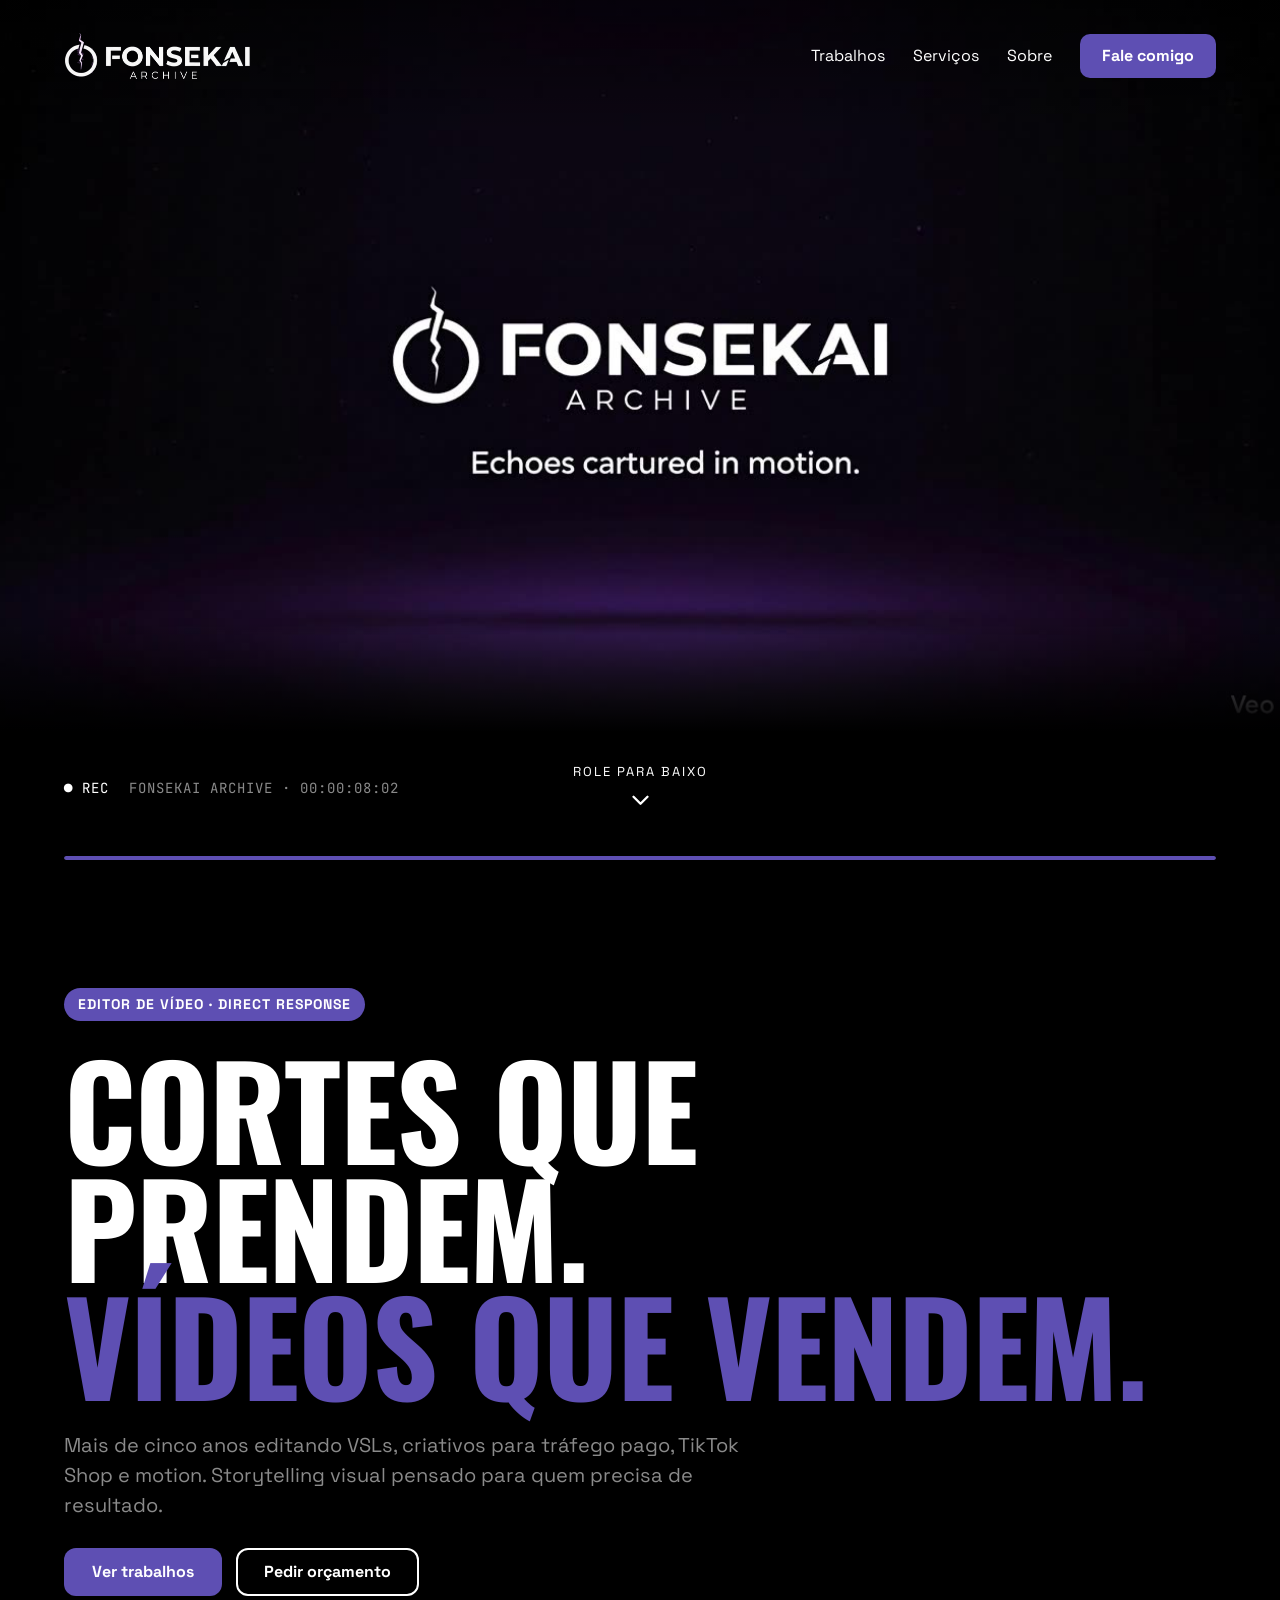
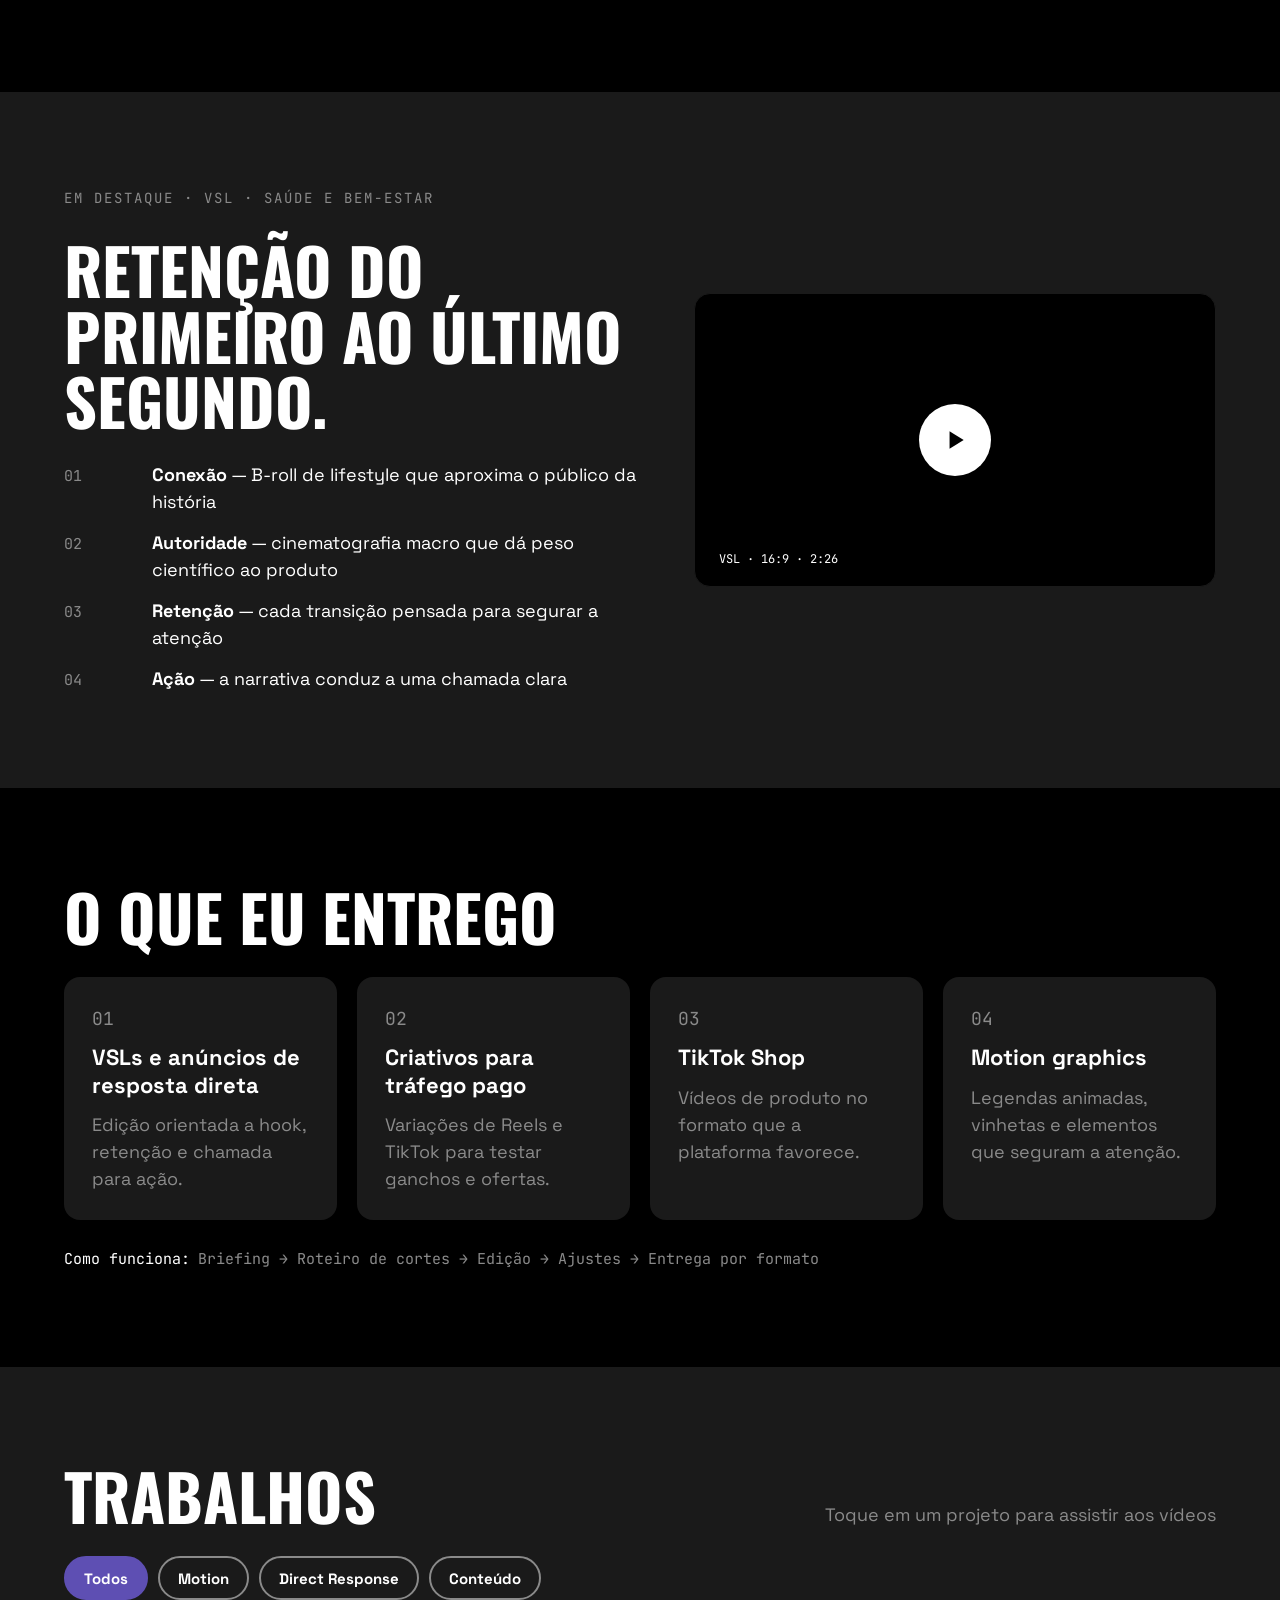
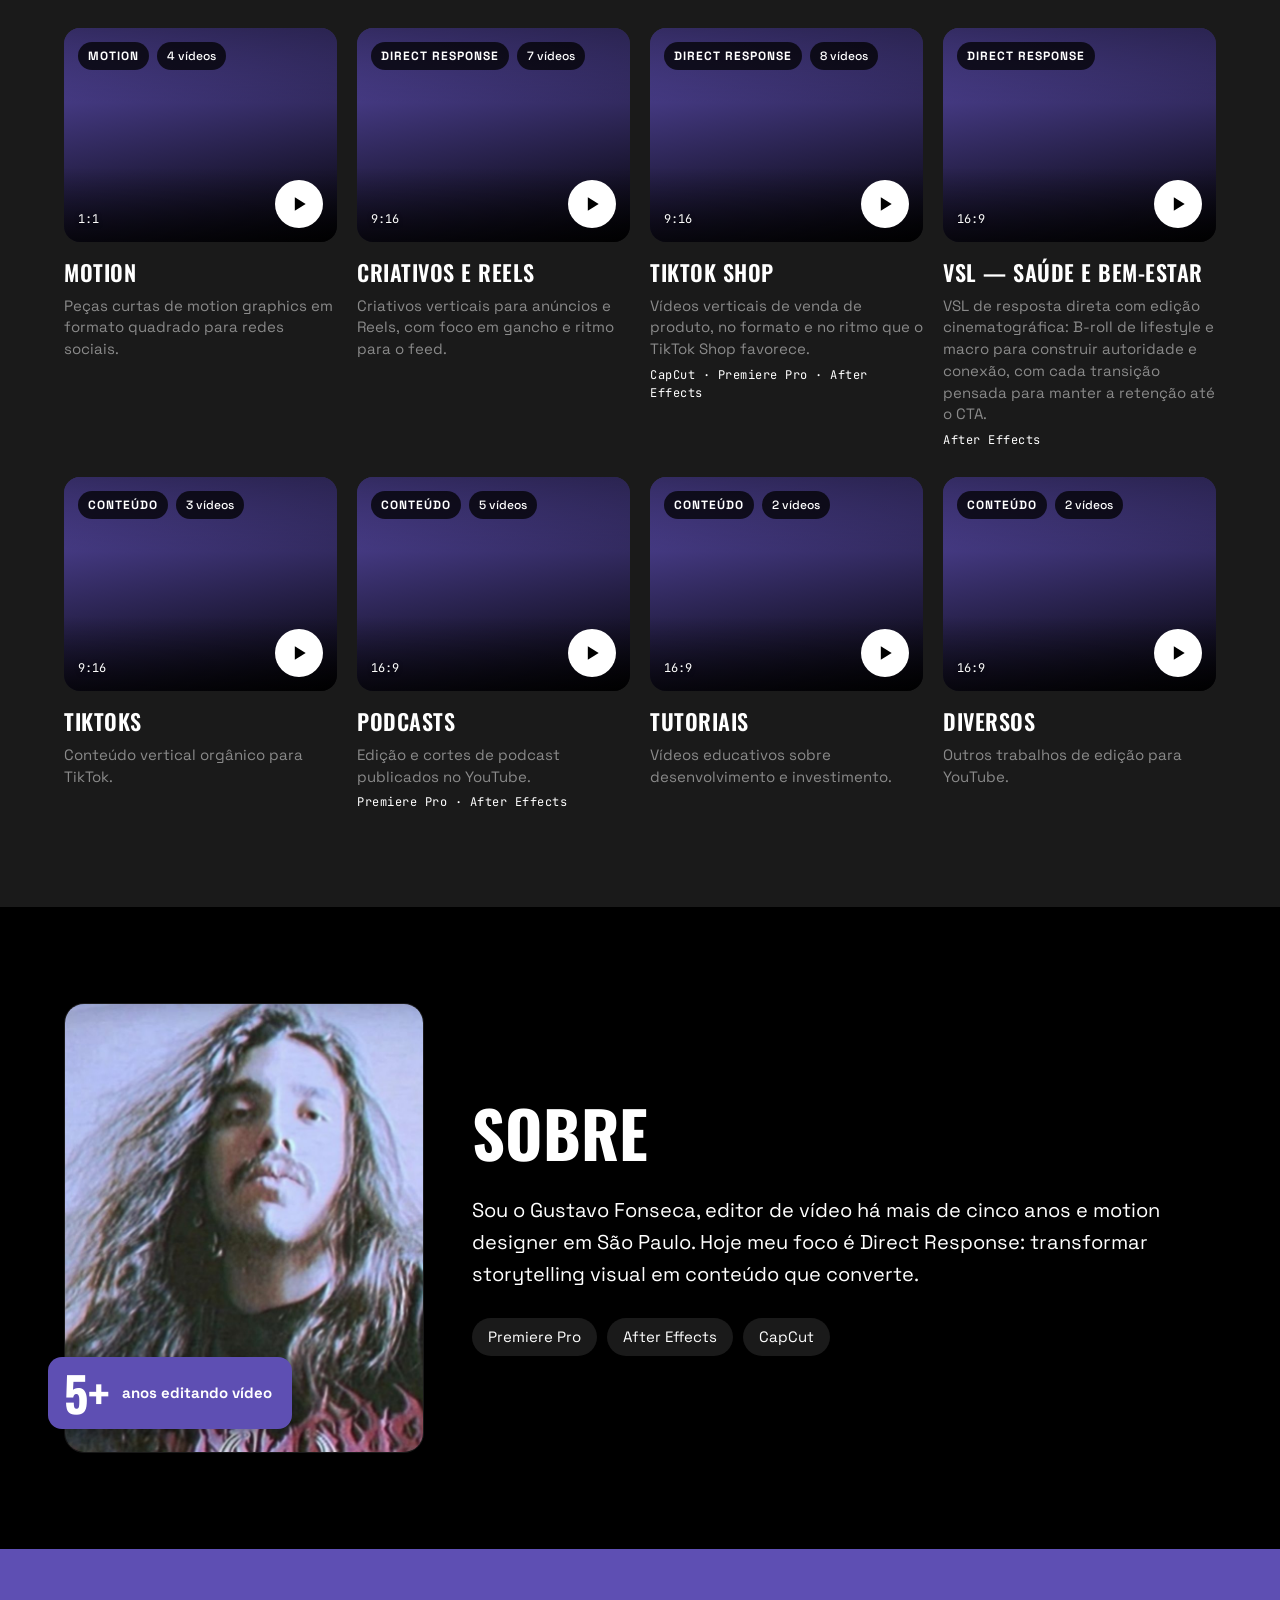
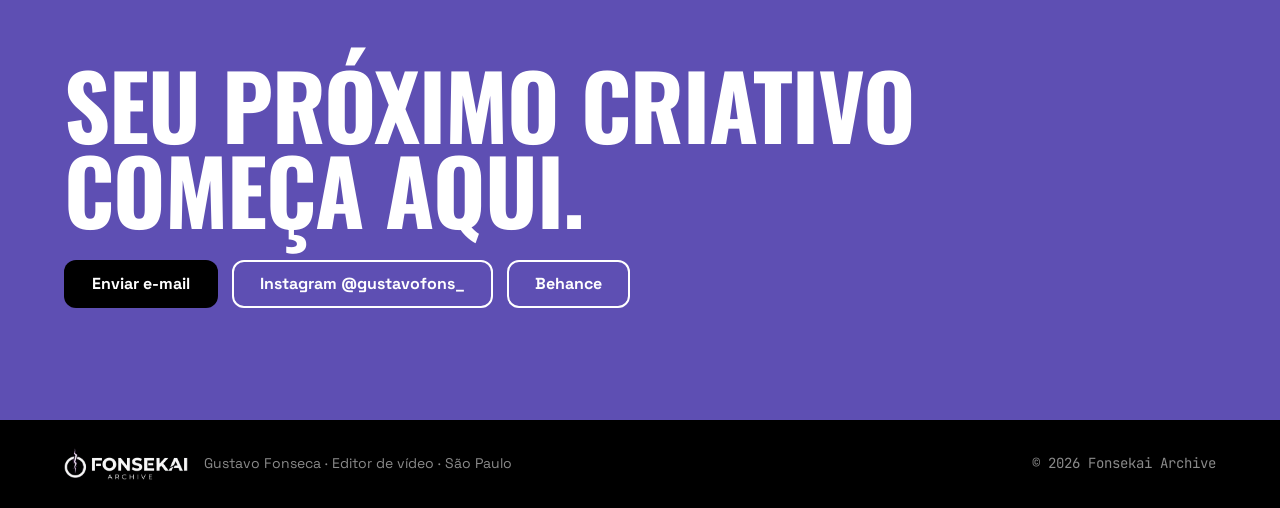
==== index.html @ ae47e35f "Adiciona foto e reorganiza: serviços sobem, 5+ anos vira selo na foto - Remove a seção "Em números" " ====
<!doctype html>
<html lang="pt-BR">
<head>
  <meta charset="utf-8">
  <meta name="viewport" content="width=device-width, initial-scale=1">
  <title>Gustavo Fonseca — Editor de vídeo · Direct Response | Fonsekai Archive</title>
  <meta name="description" content="Gustavo Fonseca, editor de vídeo e motion designer em São Paulo. VSLs, criativos para tráfego pago, TikTok Shop e motion com foco em Direct Response.">
  <meta name="theme-color" content="#000000">

  <meta property="og:type" content="website">
  <meta property="og:locale" content="pt_BR">
  <meta property="og:title" content="Gustavo Fonseca — Cortes que prendem. Vídeos que vendem.">
  <meta property="og:description" content="Editor de vídeo e motion designer focado em Direct Response.">
  <meta property="og:image" content="assets/img/og-image.jpg">
  <meta name="twitter:card" content="summary_large_image">

  <link rel="icon" type="image/png" href="assets/img/favicon.png">
  <link rel="apple-touch-icon" href="assets/img/apple-touch-icon.png">

  <link rel="preconnect" href="https://fonts.googleapis.com">
  <link rel="preconnect" href="https://fonts.gstatic.com" crossorigin>
  <link rel="stylesheet" href="https://fonts.googleapis.com/css2?family=Oswald:wght@500;600;700&family=Space+Grotesk:wght@400;500;700&family=JetBrains+Mono:wght@400;600&display=swap">
  <link rel="stylesheet" href="assets/css/style.css">
  <script src="assets/js/main.js" defer></script>
</head>
<body>
  <a class="skip-link" href="#inicio">Pular para o conteúdo</a>

  <!-- ABERTURA: vinheta da marca -->
  <header class="hero" id="topo">
    <video class="hero__video" id="vinheta" src="assets/video/vinheta.mp4" poster="assets/video/vinheta-poster.jpg"
           muted playsinline preload="auto" aria-label="Vinheta de abertura Fonsekai Archive"></video>
    <div class="hero__shade" aria-hidden="true"></div>

    <nav class="nav" aria-label="Principal">
      <a class="nav__logo" href="#topo" aria-label="Fonsekai Archive — início">
        <img src="assets/img/logo.png" alt="Fonsekai Archive" width="373" height="96">
      </a>
      <div class="nav__links">
        <a class="nav__text" href="#trabalhos">Trabalhos</a>
        <a class="nav__text" href="#servicos">Serviços</a>
        <a class="nav__text" href="#sobre">Sobre</a>
        <a class="btn btn--accent btn--sm" href="#contato">Fale comigo</a>
      </div>
    </nav>

    <div class="hero__bottom">
      <div class="hero__meta">
        <p class="hero__rec mono"><span>● REC</span><span class="hero__tc">FONSEKAI ARCHIVE · 00:00:08:02</span></p>
        <div class="hero__cue-wrap">
          <a class="hero__cue" id="cue" href="#inicio" aria-label="Rolar para o conteúdo" hidden>
            <span class="hero__cue-label">ROLE PARA BAIXO</span>
            <svg aria-hidden="true" width="28" height="28" viewBox="0 0 24 24" fill="none" stroke="currentColor" stroke-width="2" stroke-linecap="round" stroke-linejoin="round"><path d="M6 9l6 6 6-6"/></svg>
          </a>
        </div>
        <button class="reel-btn" type="button" data-video="reel" hidden>
          <span class="reel-btn__dot"><svg aria-hidden="true" width="22" height="22" viewBox="0 0 24 24"><path d="M7 4l13 8-13 8z" fill="#000"/></svg></span>
          Ver reel
        </button>
      </div>
      <div class="hero__bar" aria-hidden="true"><div class="hero__bar-fill" id="barra"></div></div>
    </div>
  </header>

  <main>
    <!-- FRASE PRINCIPAL -->
    <section class="section section--black" id="inicio" tabindex="-1">
      <div class="wrap stack">
        <span class="chip">EDITOR DE VÍDEO · DIRECT RESPONSE</span>
        <h1 class="display">Cortes que<br>prendem.<br><span class="accent">Vídeos que vendem.</span></h1>
        <p class="lead">Mais de cinco anos editando VSLs, criativos para tráfego pago, TikTok Shop e motion. Storytelling visual pensado para quem precisa de resultado.</p>
        <div class="actions">
          <a class="btn btn--accent" href="#trabalhos">Ver trabalhos</a>
          <a class="btn btn--outline" href="#contato">Pedir orçamento</a>
        </div>
      </div>
    </section>

    <!-- ANÚNCIO EM DESTAQUE -->
    <section class="section section--graphite">
      <div class="wrap split">
        <div class="stack split__main">
          <p class="eyebrow">EM DESTAQUE · VSL · SAÚDE E BEM-ESTAR</p>
          <h2 class="title">Retenção do primeiro ao último segundo.</h2>
          <ol class="beats">
            <li><span class="mono muted">01</span><span><b>Conexão</b> — B-roll de lifestyle que aproxima o público da história</span></li>
            <li><span class="mono muted">02</span><span><b>Autoridade</b> — cinematografia macro que dá peso científico ao produto</span></li>
            <li><span class="mono muted">03</span><span><b>Retenção</b> — cada transição pensada para segurar a atenção</span></li>
            <li><span class="mono muted">04</span><span><b>Ação</b> — a narrativa conduz a uma chamada clara</span></li>
          </ol>
        </div>
        <button class="screen" type="button" data-video="destaque" aria-label="Assistir a VSL de saúde e bem-estar (2 minutos e 26 segundos)">
          <img class="screen__img" src="https://mir-s3-cdn-cf.behance.net/projects/original_webp/e1bec3244854199.Y3JvcCwxMzgwLDEwODAsMjcwLDA.jpg" alt="" loading="lazy" referrerpolicy="no-referrer" onerror="this.remove()">
          <span class="play play--lg" aria-hidden="true"><svg width="26" height="26" viewBox="0 0 24 24"><path d="M7 4l13 8-13 8z" fill="#000"/></svg></span>
          <span class="screen__meta mono">VSL · 16:9 · 2:26</span>
        </button>
      </div>
    </section>

    <!-- SERVIÇOS -->
    <section class="section section--black" id="servicos">
      <div class="wrap stack">
        <h2 class="title">O que eu entrego</h2>
        <div class="grid grid--4">
          <div class="card"><span class="mono muted">01</span><h3>VSLs e anúncios de resposta direta</h3><p class="muted">Edição orientada a hook, retenção e chamada para ação.</p></div>
          <div class="card"><span class="mono muted">02</span><h3>Criativos para tráfego pago</h3><p class="muted">Variações de Reels e TikTok para testar ganchos e ofertas.</p></div>
          <div class="card"><span class="mono muted">03</span><h3>TikTok Shop</h3><p class="muted">Vídeos de produto no formato que a plataforma favorece.</p></div>
          <div class="card"><span class="mono muted">04</span><h3>Motion graphics</h3><p class="muted">Legendas animadas, vinhetas e elementos que seguram a atenção.</p></div>
        </div>
        <p class="process mono"><span class="process__label">Como funciona:</span> Briefing → Roteiro de cortes → Edição → Ajustes → Entrega por formato</p>
      </div>
    </section>

    <!-- TRABALHOS — a grade é montada a partir de data/projetos.json -->
    <section class="section section--graphite" id="trabalhos">
      <div class="wrap stack">
        <div class="section-head">
          <h2 class="title">Trabalhos</h2>
          <span class="muted">Toque em um projeto para assistir aos vídeos</span>
        </div>
        <div class="filters" id="filtros" role="group" aria-label="Filtrar trabalhos por categoria"></div>
        <div class="works" id="grade" aria-live="polite"></div>
        <noscript><p class="muted">Ative o JavaScript para ver os trabalhos.</p></noscript>
      </div>
    </section>

    <!-- SOBRE -->
    <section class="section section--black" id="sobre">
      <div class="wrap split split--about">
        <figure class="portrait">
          <img class="portrait__img" src="assets/img/gustavo.jpg" alt="Gustavo Fonseca" width="720" height="900" loading="lazy">
          <figcaption class="portrait__badge"><span class="portrait__num">5+</span><span>anos editando vídeo</span></figcaption>
        </figure>
        <div class="stack split__main">
          <h2 class="title">Sobre</h2>
          <p class="lead lead--light">Sou o Gustavo Fonseca, editor de vídeo há mais de cinco anos e motion designer em São Paulo. Hoje meu foco é Direct Response: transformar storytelling visual em conteúdo que converte.</p>
          <ul class="tags">
            <li>Premiere Pro</li><li>After Effects</li><li>CapCut</li>
          </ul>
        </div>
      </div>
    </section>

    <!-- CONTATO -->
    <section class="section section--accent" id="contato">
      <div class="wrap stack">
        <h2 class="display display--md">Seu próximo criativo<br>começa aqui.</h2>
        <div class="actions">
          <a class="btn btn--dark" href="mailto:gustavov.fonseca02@gmail.com">Enviar e-mail</a>
          <a class="btn btn--outline" id="whatsapp" href="#" target="_blank" rel="noopener" hidden>WhatsApp</a>
          <a class="btn btn--outline" href="https://instagram.com/gustavofons_" target="_blank" rel="noopener">Instagram @gustavofons_</a>
          <a class="btn btn--outline" href="https://www.behance.net/gustavofonseca37" target="_blank" rel="noopener">Behance</a>
        </div>
      </div>
    </section>
  </main>

  <footer class="footer">
    <span class="footer__brand"><img src="assets/img/logo.png" alt="Fonsekai Archive" width="124" height="32">Gustavo Fonseca · Editor de vídeo · São Paulo</span>
    <span class="mono">© <span id="ano">2026</span> Fonsekai Archive</span>
  </footer>

  <!-- Player em janela (abre os vídeos completos) -->
  <dialog class="player" id="player" aria-labelledby="player-titulo">
    <div class="player__inner">
      <p class="player__title" id="player-titulo">Vídeo</p>
      <div class="player__box" id="player-box"></div>
      <div class="player__nav" id="player-nav" hidden></div>
    </div>
    <button class="player__close" type="button" id="player-fechar" aria-label="Fechar vídeo">
      <svg aria-hidden="true" width="22" height="22" viewBox="0 0 24 24" fill="none" stroke="currentColor" stroke-width="2" stroke-linecap="round"><path d="M6 6l12 12M18 6L6 18"/></svg>
    </button>
  </dialog>
</body>
</html>
---- assets/css/style.css ----
/* =========================================================
   Fonsekai Archive — portfólio de Gustavo Fonseca
   Paleta: preto · grafite · neblina · violeta · branco
   ========================================================= */

:root {
  --preto: #000000;
  --grafite: #1A1A1A;
  --neblina: #8A8A8A;
  --violeta: #5E4FB3;
  --branco: #FFFFFF;

  --font-display: 'Oswald', Arial, sans-serif;
  --font-body: 'Space Grotesk', Arial, sans-serif;
  --font-mono: 'JetBrains Mono', 'Courier New', monospace;

  --gutter: clamp(20px, 5vw, 72px);
  --radius: 16px;
}

*, *::before, *::after { box-sizing: border-box; }

html { scroll-behavior: smooth; -webkit-text-size-adjust: 100%; }
@media (prefers-reduced-motion: reduce) { html { scroll-behavior: auto; } }

body {
  margin: 0;
  background: var(--preto);
  color: var(--branco);
  font-family: var(--font-body);
  font-size: 18px;
  line-height: 1.5;
  -webkit-font-smoothing: antialiased;
}

img, video { display: block; max-width: 100%; }
h1, h2, h3, p, ol, ul { margin: 0; }
a { color: var(--branco); }
a:hover { color: var(--neblina); }
a:focus-visible, button:focus-visible, [tabindex]:focus-visible {
  outline: 3px solid var(--branco);
  outline-offset: 3px;
}
#inicio:focus { outline: none; }
[hidden] { display: none !important; }

.skip-link {
  position: absolute; left: 16px; top: -60px; z-index: 50;
  background: var(--branco); color: var(--preto); padding: 10px 16px; border-radius: 8px; font-weight: 700;
}
.skip-link:focus { top: 16px; }

.mono { font-family: var(--font-mono); }
.muted { color: var(--neblina); }
.accent { color: var(--violeta); }

/* ---------- Botões ---------- */
.btn {
  display: inline-flex; align-items: center; justify-content: center; gap: 10px;
  min-height: 48px; padding: 14px 26px; border-radius: 12px;
  font: 700 16px/1 var(--font-body); text-decoration: none; cursor: pointer;
  border: 2px solid transparent; transition: filter .15s, background .15s, color .15s;
}
.btn--sm { min-height: 44px; padding: 10px 20px; border-radius: 10px; }
.btn--accent { background: var(--violeta); color: var(--branco); }
.btn--accent:hover { color: var(--branco); filter: brightness(1.15); }
.btn--outline { border-color: var(--branco); color: var(--branco); background: transparent; }
.btn--outline:hover { background: var(--branco); color: var(--preto); }
.btn--dark { background: var(--preto); color: var(--branco); }
.btn--dark:hover { color: var(--branco); background: var(--grafite); }

.play {
  display: inline-flex; align-items: center; justify-content: center;
  width: 56px; height: 56px; border-radius: 50%; border: 0;
  background: var(--branco); cursor: pointer; transition: transform .15s;
}
.play:hover { transform: scale(1.08); }
.play--lg { width: 72px; height: 72px; }

/* ---------- Abertura ---------- */
.hero {
  position: relative;
  height: 100vh; height: 100svh;
  min-height: 600px; max-height: 1100px;
  display: flex; flex-direction: column; justify-content: space-between;
  padding: 32px var(--gutter) 40px;
  background: var(--preto);
  overflow: hidden;
}
.hero__video, .hero__shade {
  position: absolute; left: 0; top: 0; width: 100%;
  height: calc(100% - 168px);
}
.hero__video { object-fit: cover; }
.hero__shade {
  background: linear-gradient(180deg, rgba(0,0,0,.6) 0%, rgba(0,0,0,0) 18%, rgba(0,0,0,0) 85%, #000 100%);
}

.nav {
  position: relative; z-index: 2;
  display: flex; flex-wrap: wrap; gap: 24px; align-items: center; justify-content: space-between;
}
.nav__logo img { height: 48px; width: auto; }
.nav__links { display: flex; flex-wrap: wrap; gap: 28px; align-items: center; font-size: 16px; }
.nav__text { text-decoration: none; }

.hero__bottom { position: relative; z-index: 2; display: flex; flex-direction: column; gap: 24px; }
.hero__meta {
  position: relative; min-height: 88px;
  display: flex; flex-wrap: wrap; gap: 24px; align-items: center; justify-content: space-between;
}
.hero__rec { display: flex; gap: 20px; font-size: 14px; letter-spacing: 1px; }
.hero__tc { color: var(--neblina); }

.hero__cue-wrap { position: absolute; left: 50%; top: 50%; transform: translate(-50%, -50%); }
.hero__cue {
  display: flex; flex-direction: column; align-items: center; gap: 4px;
  font-size: 13px; letter-spacing: 2px; text-decoration: none; color: var(--branco);
  animation: cue-in .6s ease-out, cue-bob 1.6s ease-in-out .6s infinite;
}
@keyframes cue-in { from { opacity: 0; } to { opacity: 1; } }
@keyframes cue-bob { 0%, 100% { transform: translateY(0); } 50% { transform: translateY(6px); } }

.reel-btn {
  margin-left: auto;
  display: flex; align-items: center; gap: 16px;
  background: rgba(0,0,0,.35); border: 2px solid var(--branco); color: var(--branco);
  border-radius: 999px; padding: 14px 28px 14px 14px;
  font: 700 18px/1 var(--font-body); cursor: pointer; transition: background .15s;
}
.reel-btn:hover { background: rgba(255,255,255,.12); }
.reel-btn__dot {
  width: 56px; height: 56px; border-radius: 50%; background: var(--branco);
  display: flex; align-items: center; justify-content: center;
}

.hero__bar { height: 4px; background: var(--grafite); border-radius: 2px; overflow: hidden; }
.hero__bar-fill { height: 100%; width: 0; background: var(--violeta); border-radius: 2px; transition: width .25s linear; }

/* ---------- Seções ---------- */
.section { padding: 96px var(--gutter); }
.section--tight { padding-top: 80px; padding-bottom: 80px; }
.section--black { background: var(--preto); }
.section--graphite { background: var(--grafite); }
.section--accent { background: var(--violeta); padding-top: 112px; padding-bottom: 112px; }
#inicio { padding-top: 88px; }

.wrap { max-width: 1200px; margin: 0 auto; }
.stack { display: flex; flex-direction: column; gap: 28px; }

.chip {
  align-self: flex-start; background: var(--violeta); color: var(--branco);
  font-weight: 700; font-size: 14px; letter-spacing: 1px; padding: 6px 14px; border-radius: 999px;
}
.eyebrow { font-family: var(--font-mono); font-size: 14px; letter-spacing: 2px; color: var(--neblina); }

.display {
  font-family: var(--font-display); font-weight: 700; text-transform: uppercase;
  font-size: clamp(56px, 10vw, 156px); line-height: .92; letter-spacing: -1px;
}
.display--md { font-size: clamp(44px, 7vw, 112px); line-height: .95; }
.title {
  font-family: var(--font-display); font-weight: 700; text-transform: uppercase;
  font-size: clamp(38px, 5vw, 64px); line-height: 1.02;
}
.lead { max-width: 720px; font-size: 20px; color: var(--neblina); }
.lead--light { color: var(--branco); line-height: 1.6; }

.actions { display: flex; flex-wrap: wrap; gap: 14px; align-items: center; }

.split { display: flex; flex-wrap: wrap; gap: 48px; align-items: center; justify-content: space-between; }
.split__main { flex: 1 1 480px; }

.beats { list-style: none; padding: 0; display: flex; flex-direction: column; gap: 14px; }
.beats li { display: flex; gap: 16px; align-items: baseline; font-size: 18px; }
.beats .mono { flex: 0 0 72px; font-size: 15px; }

.grid { display: grid; gap: 20px; }
.grid--3 { grid-template-columns: repeat(auto-fit, minmax(240px, 1fr)); }
.grid--4 { grid-template-columns: repeat(auto-fit, minmax(240px, 1fr)); }
.card {
  background: var(--grafite); border-radius: var(--radius); padding: 28px;
  display: flex; flex-direction: column; gap: 12px;
}
.card h3 { font-size: 22px; line-height: 1.25; }
.section--graphite .card { background: var(--preto); }
.card--metric { gap: 8px; border-top: 4px solid var(--violeta); }
.metric { font-family: var(--font-display); font-size: 64px; line-height: 1.1; }


.section-head { display: flex; flex-wrap: wrap; gap: 16px; align-items: flex-end; justify-content: space-between; }

/* Filtros e grade de trabalhos */
.filters { display: flex; flex-wrap: wrap; gap: 10px; }
.filter {
  font: 700 15px/1 var(--font-body); padding: 12px 18px; min-height: 44px; border-radius: 999px; cursor: pointer;
  background: transparent; color: var(--branco); border: 2px solid var(--neblina);
}
.filter:hover { border-color: var(--branco); }
.filter[aria-pressed="true"] { background: var(--violeta); border-color: var(--violeta); }

.works { display: grid; grid-template-columns: repeat(auto-fill, minmax(250px, 1fr)); gap: 28px 20px; }
.work { display: flex; flex-direction: column; gap: 14px; }
.work__tile {
  position: relative; aspect-ratio: 1380 / 1080; border-radius: var(--radius); overflow: hidden;
  border: 0; padding: 14px; cursor: pointer; color: var(--branco); font: inherit; text-align: left;
  display: flex; flex-direction: column; justify-content: space-between;
  background: linear-gradient(170deg, var(--violeta) 0%, var(--preto) 100%);
}
.work__media { position: absolute; inset: 0; width: 100%; height: 100%; object-fit: cover; transition: transform .4s ease; }
.work__tile::after {
  content: ""; position: absolute; inset: 0; pointer-events: none;
  background: linear-gradient(180deg, rgba(0,0,0,.45) 0%, rgba(0,0,0,0) 35%, rgba(0,0,0,0) 65%, rgba(0,0,0,.6) 100%);
}
.work__tile > :not(.work__media) { position: relative; z-index: 1; }
.work__top { display: flex; gap: 8px; align-items: center; justify-content: space-between; }
.work__cat, .work__count {
  background: rgba(0,0,0,.75); font-size: 12px; font-weight: 700;
  letter-spacing: 1px; padding: 5px 10px; border-radius: 999px;
}
.work__count { font-weight: 500; letter-spacing: 0; }
.work__tile > .play { position: absolute; right: 14px; bottom: 14px; width: 48px; height: 48px; }
.work__fmt { font-family: var(--font-mono); font-size: 12px; text-shadow: 0 1px 4px rgba(0,0,0,.6); }
.work__tile:hover .play { transform: scale(1.08); }
.work__tile:hover .work__media { transform: scale(1.04); }
.work__body { display: flex; flex-direction: column; gap: 6px; }
.work__title { font-family: var(--font-display); font-size: 22px; font-weight: 600; text-transform: uppercase; letter-spacing: .5px; }
.work__desc { font-size: 15px; line-height: 1.45; color: var(--neblina); }
.work__tools { font-size: 12px; color: var(--branco); letter-spacing: .5px; }

.screen {
  position: relative; flex: 1 1 420px; aspect-ratio: 16 / 9; border-radius: var(--radius); overflow: hidden;
  border: 1px solid var(--grafite); padding: 0; cursor: pointer; background: var(--preto);
  display: flex; align-items: center; justify-content: center;
}
.screen__img { position: absolute; inset: 0; width: 100%; height: 100%; object-fit: cover; opacity: .85; transition: transform .4s ease, opacity .2s; }
.screen:hover .screen__img { transform: scale(1.03); opacity: 1; }
.screen .play { position: relative; }
.screen__meta {
  position: absolute; left: 14px; bottom: 14px; font-size: 12px; color: var(--branco);
  background: rgba(0,0,0,.75); padding: 5px 10px; border-radius: 999px;
}

.process { display: flex; flex-wrap: wrap; gap: 8px; font-size: 15px; color: var(--neblina); }
.process__label { color: var(--branco); }

.portrait { position: relative; margin: 0; flex: 0 1 360px; width: 100%; max-width: 360px; }
.portrait__img {
  display: block; width: 100%; height: auto; aspect-ratio: 4 / 5; object-fit: cover;
  border-radius: 20px; border: 1px solid var(--grafite);
}
.portrait__badge {
  position: absolute; left: -16px; bottom: 24px;
  display: flex; align-items: center; gap: 12px;
  background: var(--violeta); color: var(--branco);
  padding: 12px 20px 12px 16px; border-radius: 14px;
  font-weight: 700; font-size: 15px; line-height: 1.2; white-space: nowrap;
  box-shadow: 0 10px 30px rgba(0,0,0,.45);
}
.portrait__num { font-family: var(--font-display); font-size: 48px; line-height: 1; }
.tags { list-style: none; padding: 0; display: flex; flex-wrap: wrap; gap: 10px; }
.tags li { background: var(--grafite); padding: 8px 16px; border-radius: 999px; font-size: 15px; }

.section--accent .btn--outline:hover { color: var(--violeta); }

.footer {
  display: flex; flex-wrap: wrap; gap: 12px; justify-content: space-between; align-items: center;
  padding: 28px var(--gutter); color: var(--neblina); font-size: 14px;
}
.footer__brand { display: flex; align-items: center; gap: 16px; }
.footer__brand img { height: 32px; width: auto; }

/* ---------- Player em janela ---------- */
.player {
  border: 0; padding: 0; background: transparent; color: var(--branco);
  max-width: none; max-height: none; overflow: visible;
}
.player::backdrop { background: rgba(0,0,0,.9); }
.player__inner { display: flex; flex-direction: column; align-items: center; gap: 14px; }
.player__title {
  align-self: stretch; font-family: var(--font-display); font-size: 20px; text-transform: uppercase;
  letter-spacing: .5px; padding-right: 56px;
}
.player__box { background: var(--preto); border-radius: 12px; overflow: hidden; }
.player__box--v { height: min(76vh, 820px); aspect-ratio: 9 / 16; max-width: 92vw; }
.player__box--q { height: min(76vh, 720px); aspect-ratio: 1 / 1; max-width: 92vw; }
.player__box--h { width: min(92vw, 1200px); aspect-ratio: 16 / 9; max-height: 76vh; }
.player__box iframe, .player__box video { width: 100%; height: 100%; border: 0; display: block; }
.player__empty {
  height: 100%; display: flex; align-items: center; justify-content: center; text-align: center;
  padding: 32px; color: var(--neblina);
}
.player__nav { display: flex; align-items: center; gap: 14px; }
.player__arrow {
  width: 44px; height: 44px; border-radius: 50%; border: 2px solid var(--branco);
  background: transparent; color: var(--branco); cursor: pointer;
  display: flex; align-items: center; justify-content: center;
}
.player__arrow:hover { background: var(--branco); color: var(--preto); }
.player__dots { display: flex; gap: 2px; }
.player__dot {
  width: 24px; height: 44px; border: 0; background: transparent; cursor: pointer; position: relative;
}
.player__dot::after {
  content: ""; position: absolute; left: 50%; top: 50%; width: 8px; height: 8px; border-radius: 50%;
  transform: translate(-50%, -50%); background: var(--neblina);
}
.player__dot[aria-current="true"]::after { background: var(--violeta); width: 10px; height: 10px; }
.player__count { font-size: 13px; color: var(--neblina); min-width: 48px; text-align: center; }
.player__close {
  position: fixed; top: 16px; right: 16px; z-index: 2;
  width: 48px; height: 48px; border-radius: 50%; border: 2px solid var(--branco);
  background: rgba(0,0,0,.6); color: var(--branco); cursor: pointer;
  display: flex; align-items: center; justify-content: center;
}

/* ---------- Larguras médias ---------- */
@media (max-width: 1100px) {
  .hero__tc { display: none; }
}

/* ---------- Celular ---------- */
@media (max-width: 760px) {
  body { font-size: 17px; }
  .section { padding-top: 72px; padding-bottom: 72px; }
  .nav__text { display: none; }
  .nav__logo img { height: 40px; }

  .hero { padding-bottom: 24px; max-height: none; }
  .hero__video, .hero__shade { top: 50%; height: auto; aspect-ratio: 1 / 1; transform: translateY(-50%); }
  .hero__shade { background: linear-gradient(180deg, #000 0%, rgba(0,0,0,0) 16%, rgba(0,0,0,0) 84%, #000 100%); }
  .hero__bottom { gap: 16px; }
  .hero__meta { min-height: 56px; }
  .hero__cue-label { display: none; }
  .reel-btn { padding: 6px 18px 6px 6px; font-size: 16px; gap: 12px; }
  .reel-btn__dot { width: 40px; height: 40px; }

  .lead { font-size: 18px; }
  .screen { flex-basis: 100%; }
  .player__dots { display: none; }
  .player__box--v { height: min(70vh, 720px); }
  .portrait { max-width: 100%; flex-basis: 100%; }
  .portrait__badge { left: 12px; bottom: 12px; }
}

@media (prefers-reduced-motion: reduce) {
  .hero__cue { animation: none; }
  .hero__bar-fill { transition: none; }
}
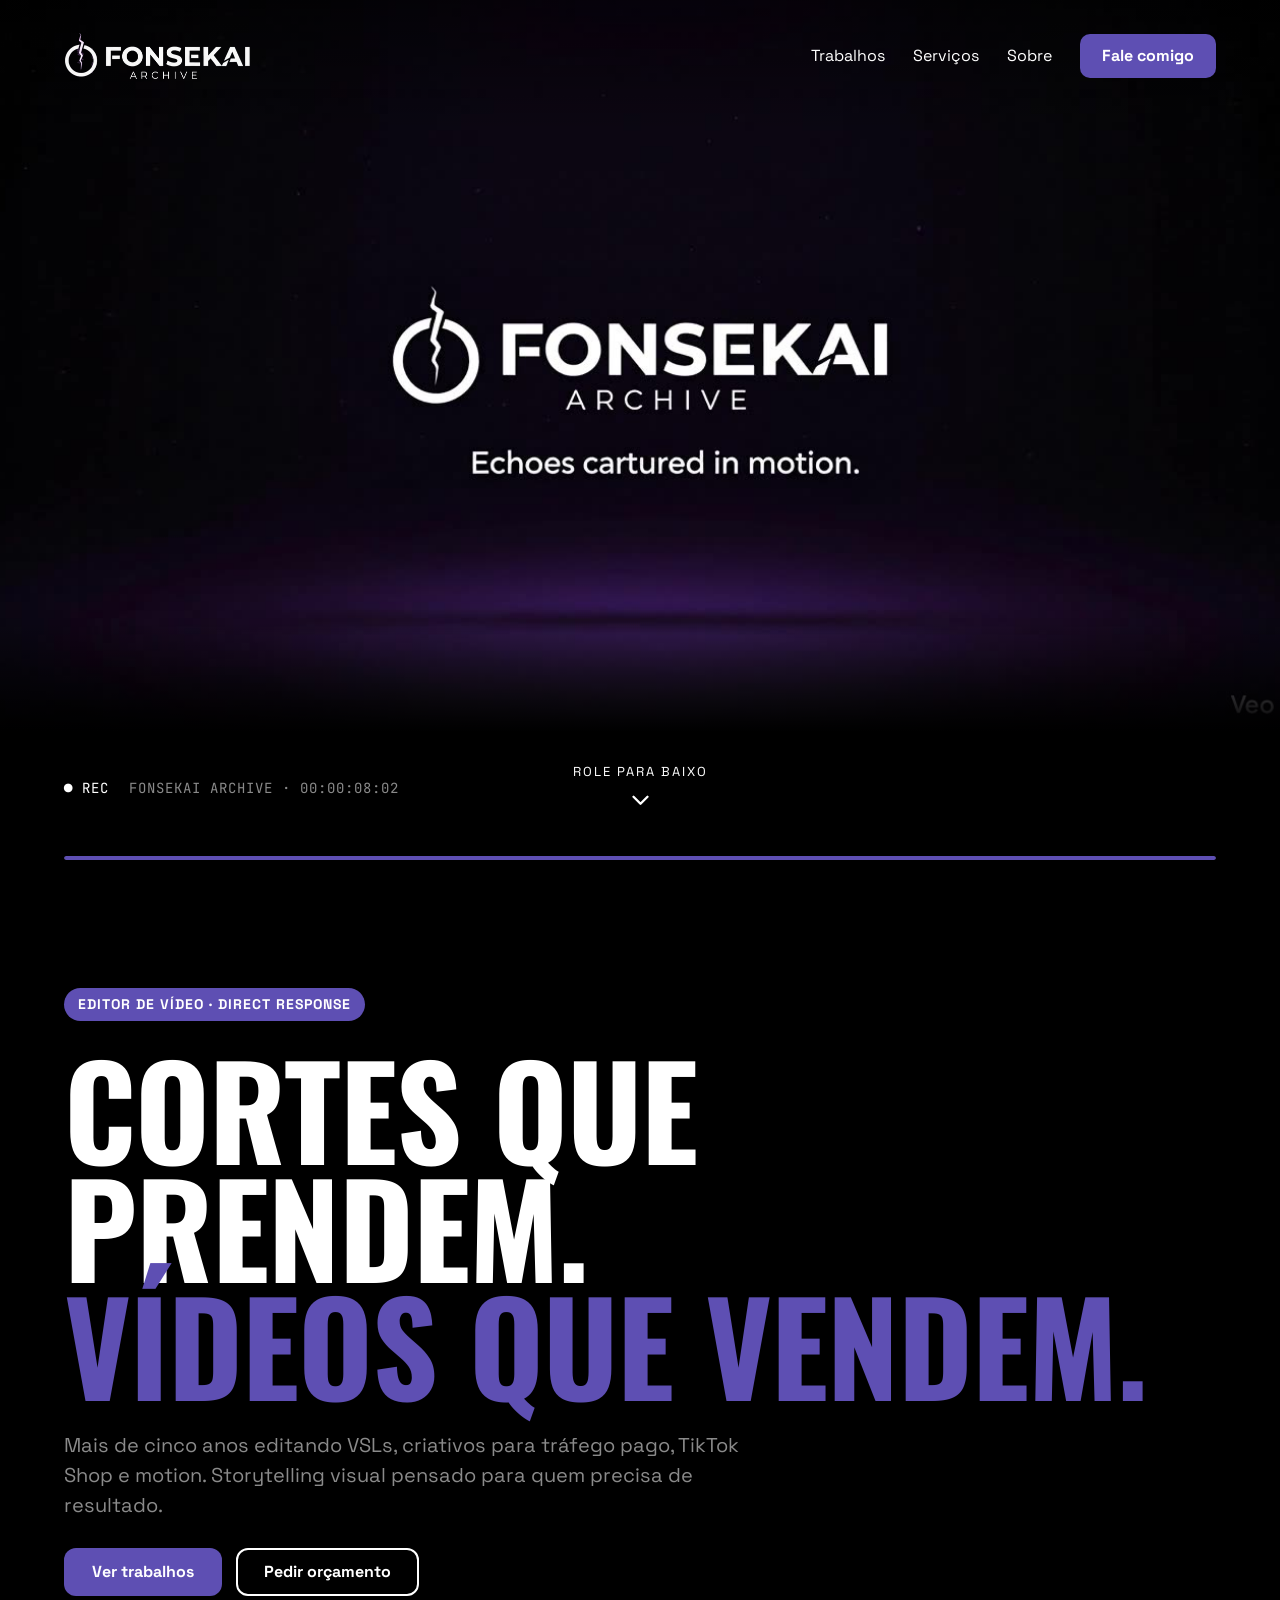
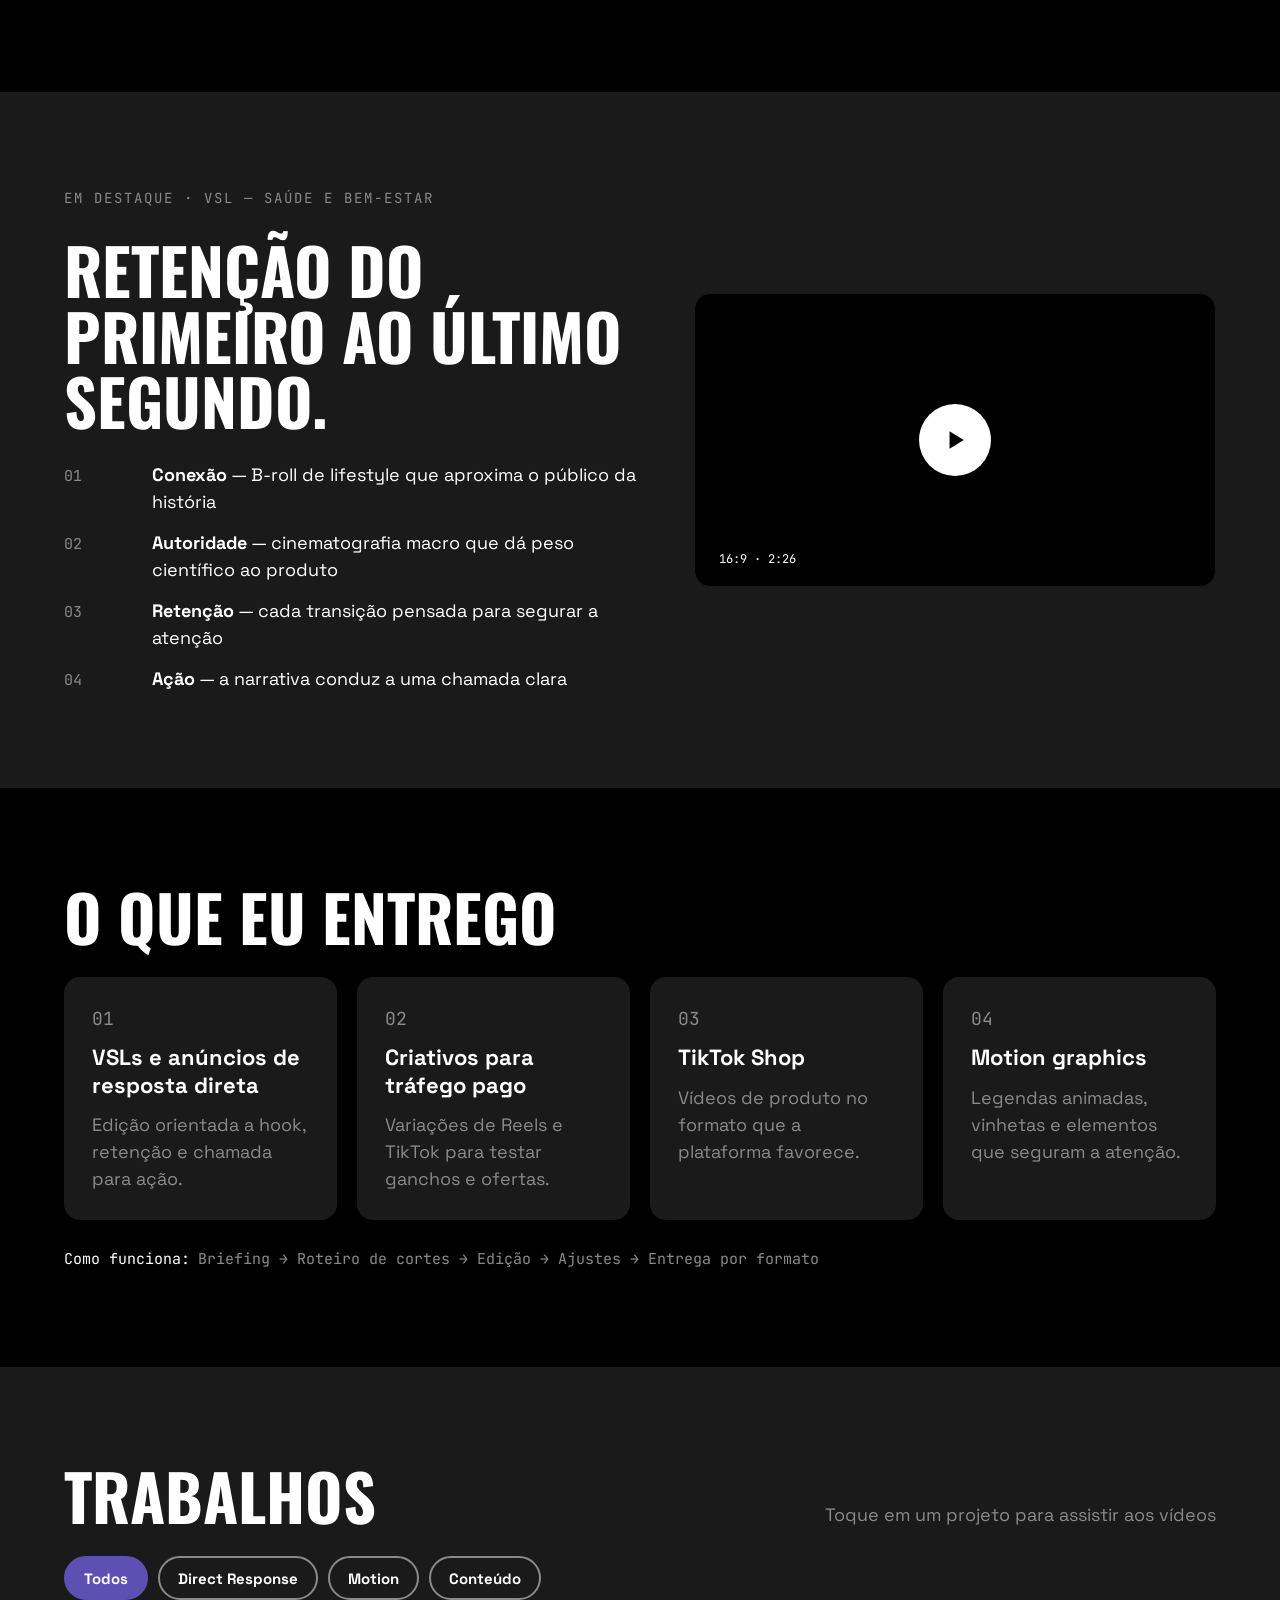
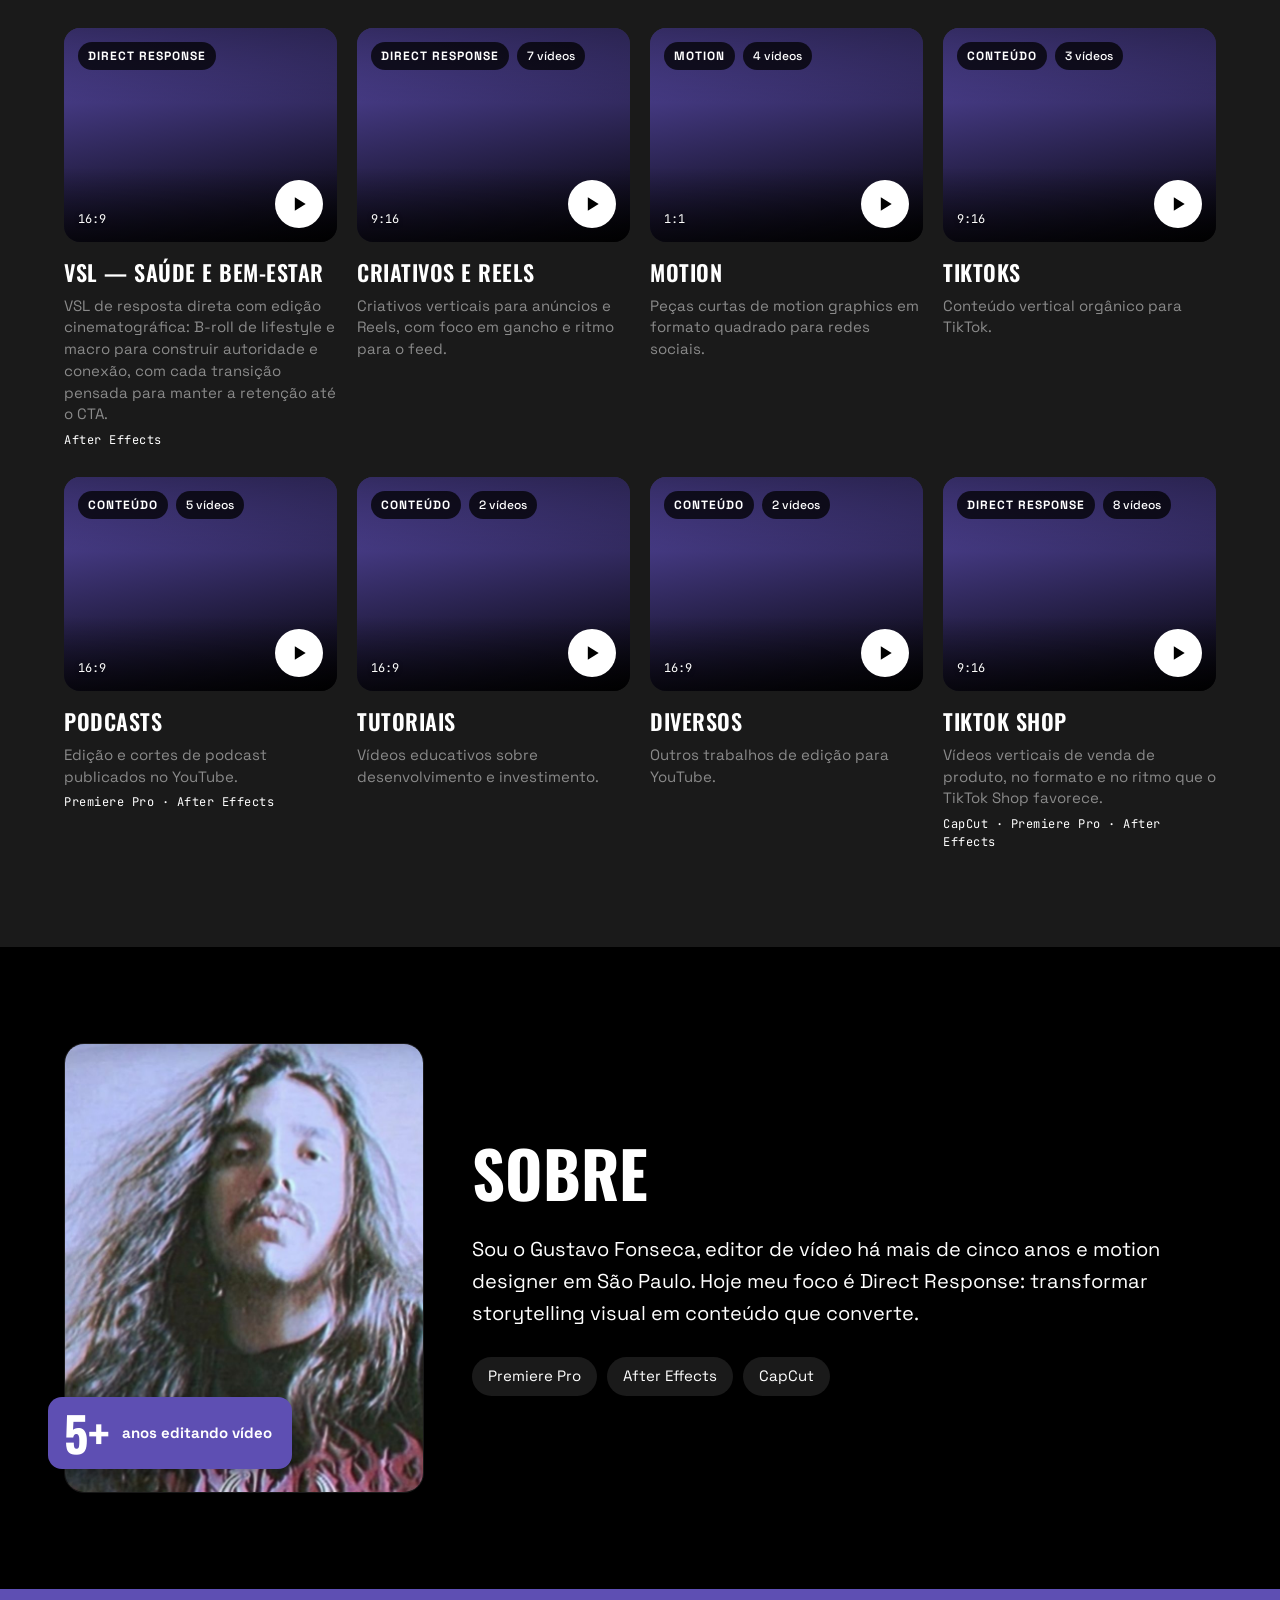
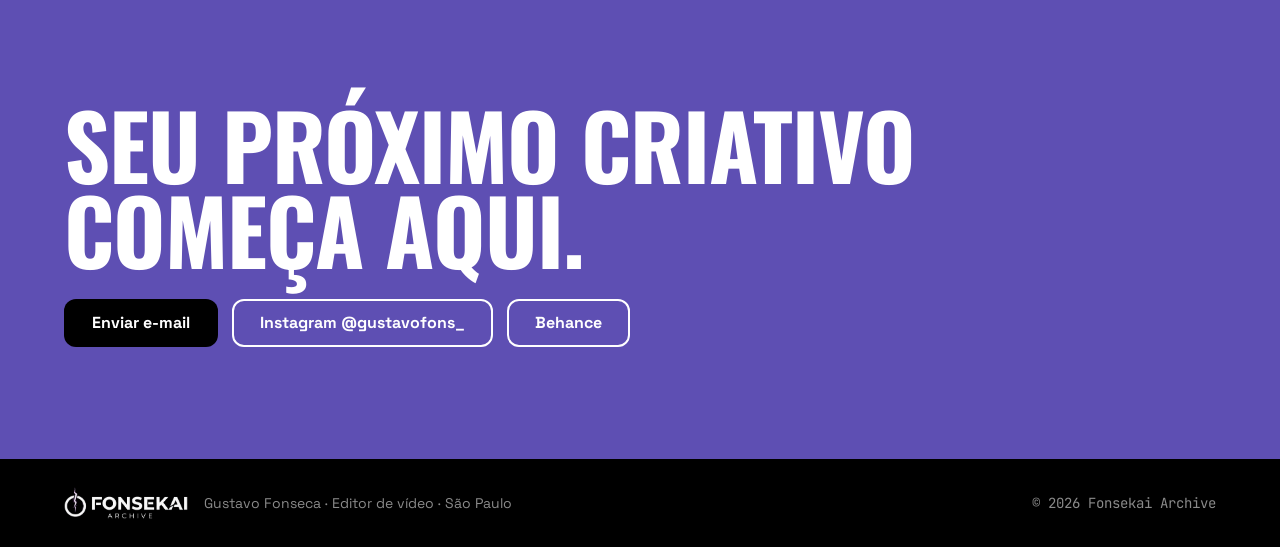
==== commit 8c4785ed: "Destaque automático e sincronização da ordem dos vídeos - Em destaque passa a ser o primeiro vídeo d" ====
--- a/index.html
+++ b/index.html
@@ -76,23 +76,25 @@
       </div>
     </section>
 
-    <!-- ANÚNCIO EM DESTAQUE -->
-    <section class="section section--graphite">
+    <!-- EM DESTAQUE — é sempre o primeiro vídeo do primeiro projeto de data/projetos.json.
+         O conteúdo abaixo é só o que aparece antes do JavaScript carregar. -->
+    <section class="section section--graphite" id="destaque">
       <div class="wrap split">
         <div class="stack split__main">
-          <p class="eyebrow">EM DESTAQUE · VSL · SAÚDE E BEM-ESTAR</p>
+          <p class="eyebrow" id="destaque-eyebrow">EM DESTAQUE · VSL — SAÚDE E BEM-ESTAR</p>
           <h2 class="title">Retenção do primeiro ao último segundo.</h2>
-          <ol class="beats">
+          <ol class="beats" id="destaque-pontos">
             <li><span class="mono muted">01</span><span><b>Conexão</b> — B-roll de lifestyle que aproxima o público da história</span></li>
             <li><span class="mono muted">02</span><span><b>Autoridade</b> — cinematografia macro que dá peso científico ao produto</span></li>
             <li><span class="mono muted">03</span><span><b>Retenção</b> — cada transição pensada para segurar a atenção</span></li>
             <li><span class="mono muted">04</span><span><b>Ação</b> — a narrativa conduz a uma chamada clara</span></li>
           </ol>
+          <p class="lead" id="destaque-desc" hidden></p>
         </div>
-        <button class="screen" type="button" data-video="destaque" aria-label="Assistir a VSL de saúde e bem-estar (2 minutos e 26 segundos)">
-          <img class="screen__img" src="https://mir-s3-cdn-cf.behance.net/projects/original_webp/e1bec3244854199.Y3JvcCwxMzgwLDEwODAsMjcwLDA.jpg" alt="" loading="lazy" referrerpolicy="no-referrer" onerror="this.remove()">
+        <button class="screen" type="button" id="destaque-btn" aria-label="Assistir VSL — Saúde e bem-estar">
+          <img class="screen__img" id="destaque-capa" src="https://mir-s3-cdn-cf.behance.net/projects/original_webp/e1bec3244854199.Y3JvcCwxMzgwLDEwODAsMjcwLDA.jpg" alt="" loading="lazy" referrerpolicy="no-referrer" onerror="this.remove()">
           <span class="play play--lg" aria-hidden="true"><svg width="26" height="26" viewBox="0 0 24 24"><path d="M7 4l13 8-13 8z" fill="#000"/></svg></span>
-          <span class="screen__meta mono">VSL · 16:9 · 2:26</span>
+          <span class="screen__meta mono" id="destaque-meta">16:9 · 2:26</span>
         </button>
       </div>
     </section>
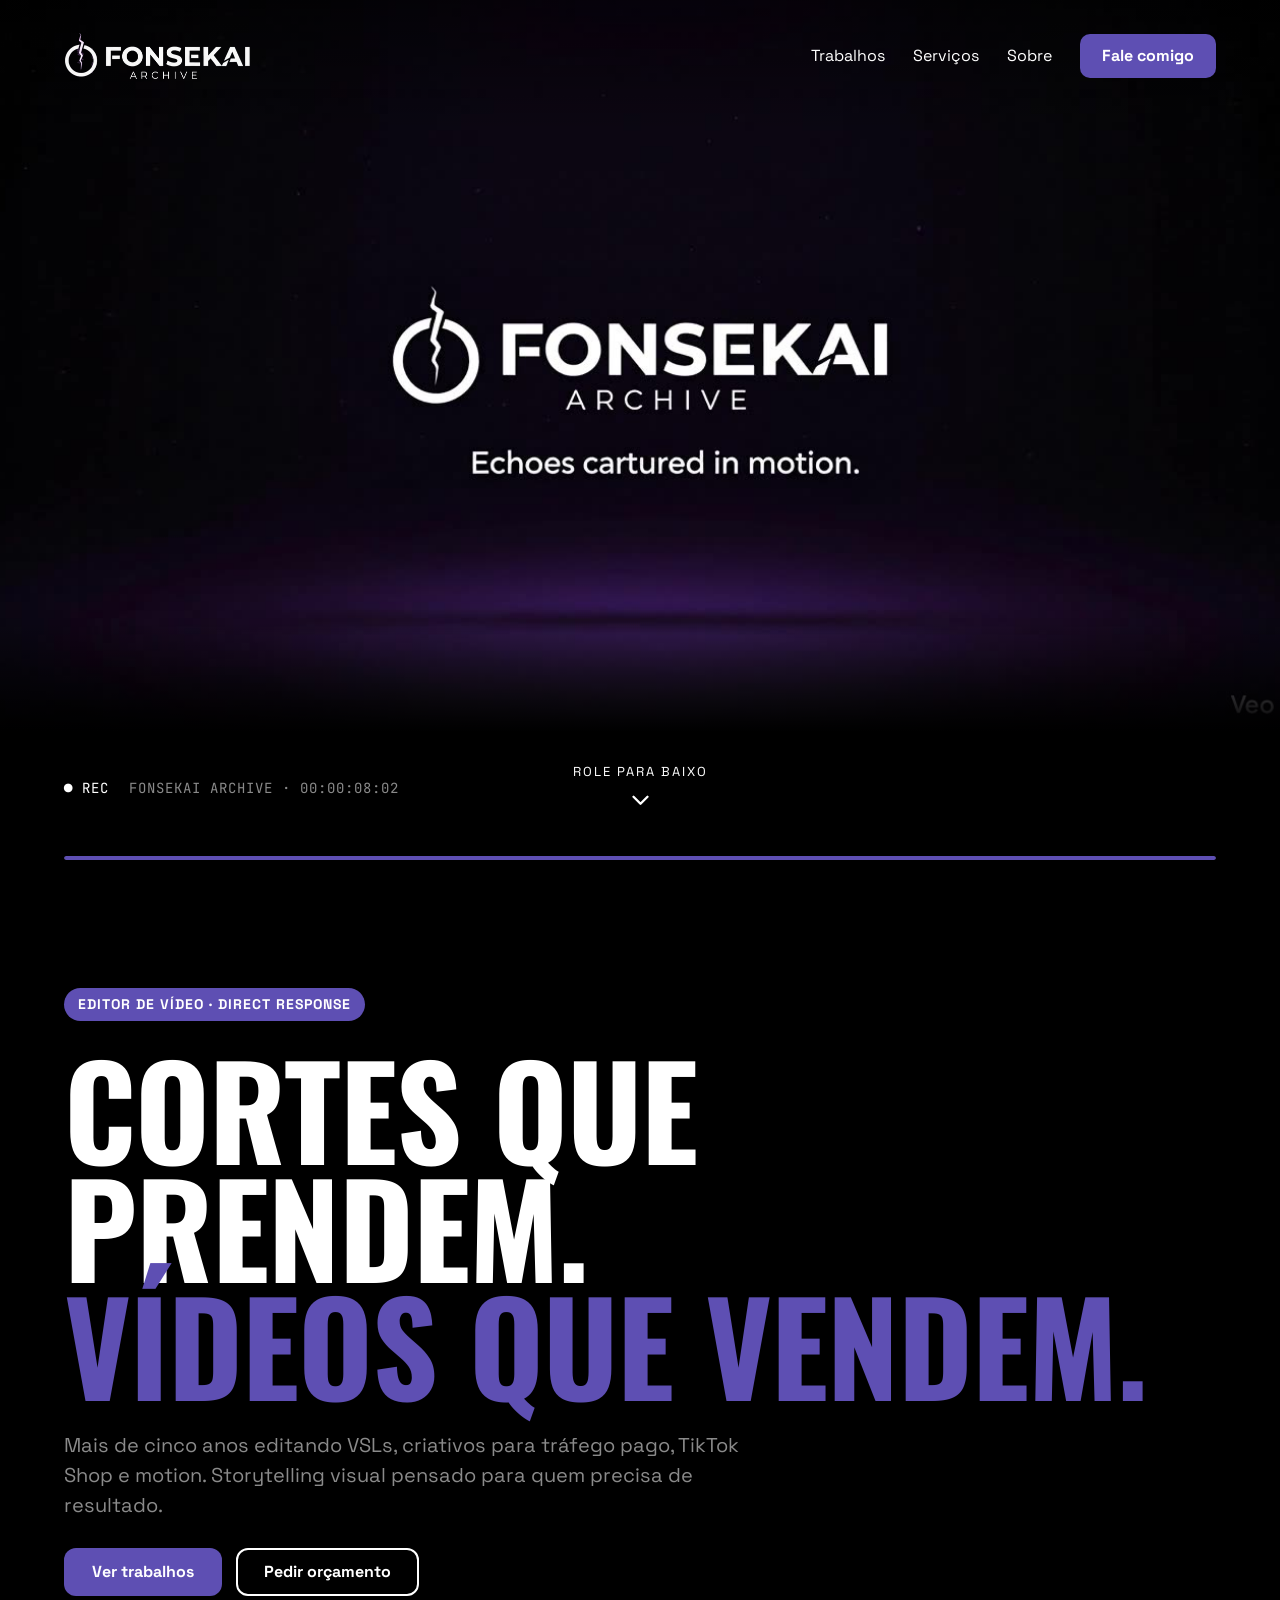
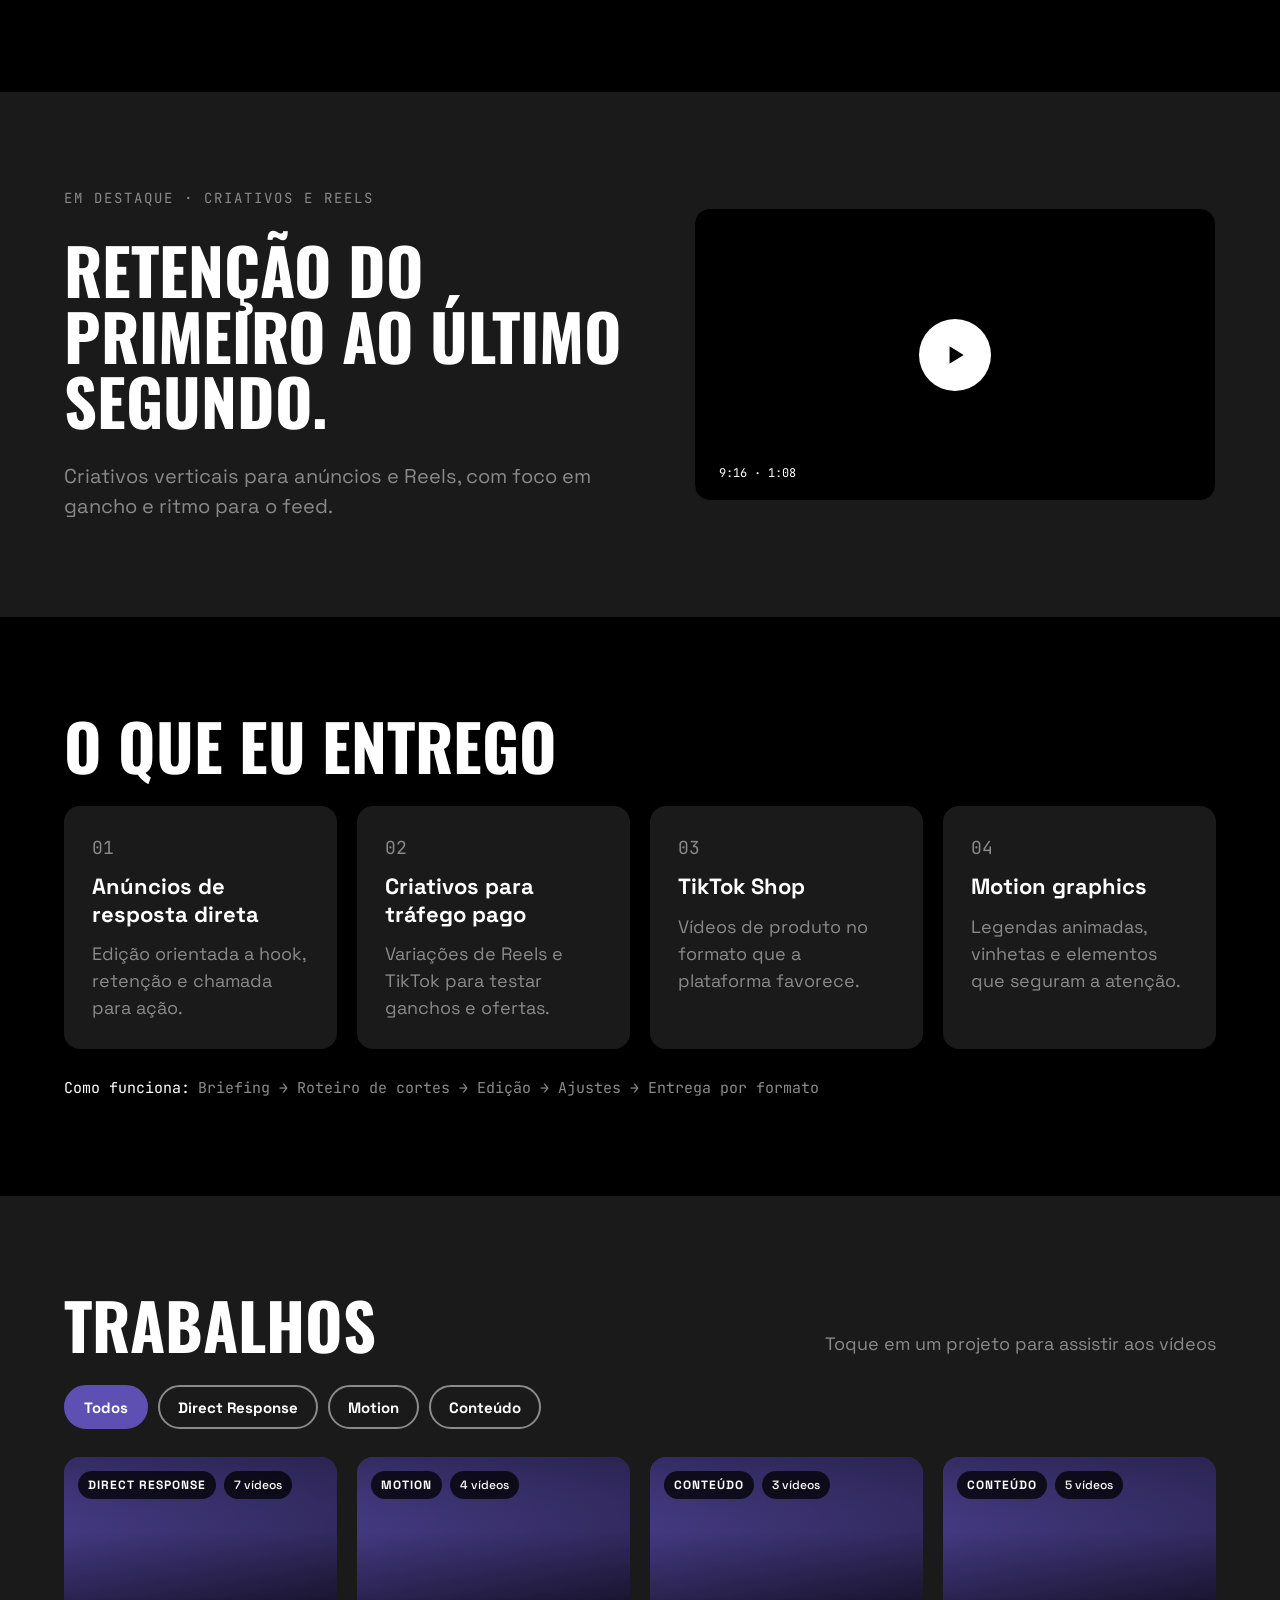
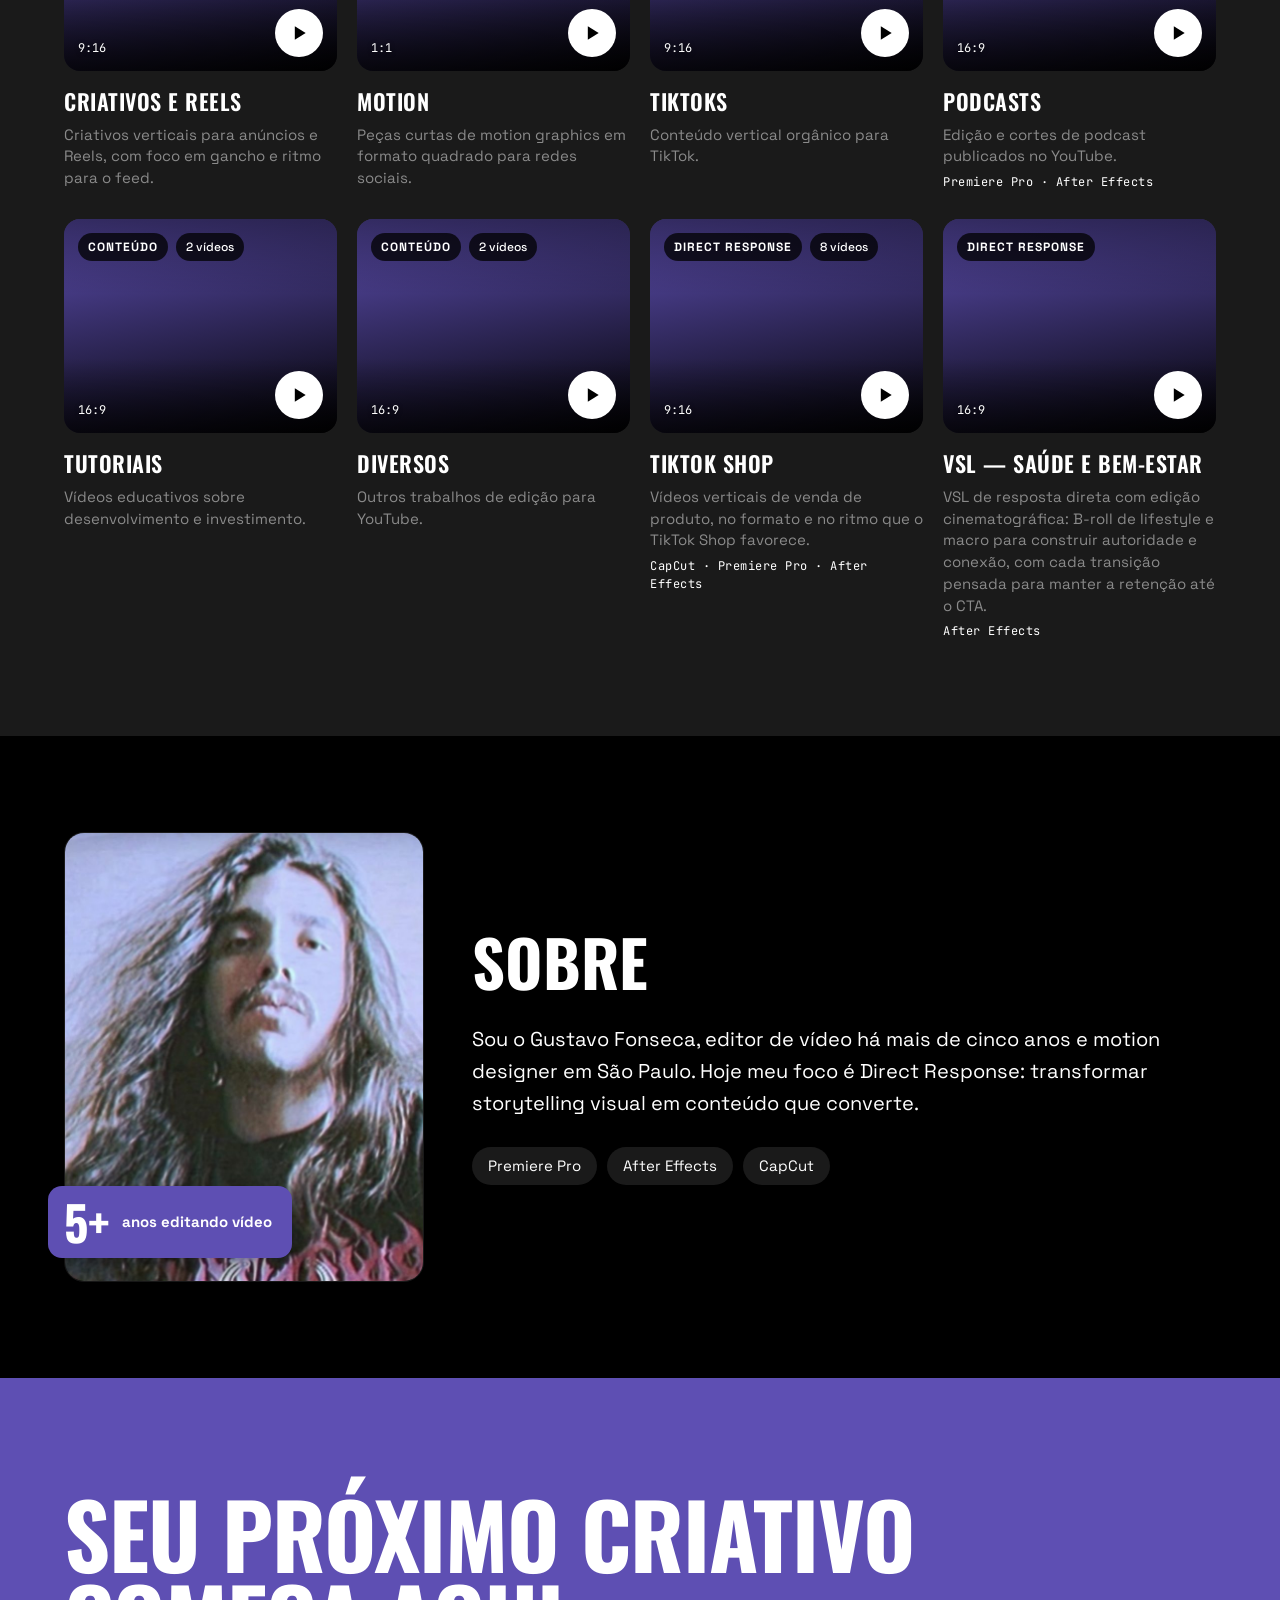
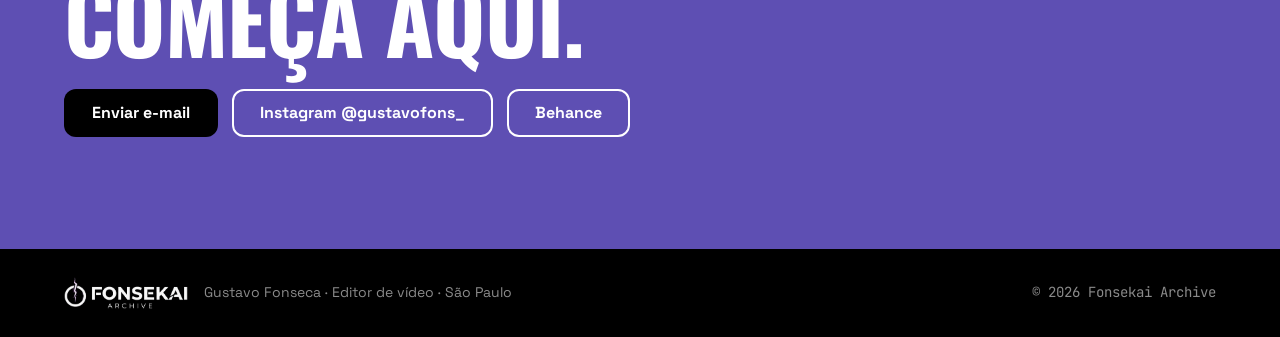
==== commit 3a4fae6c: "Tira "VSL" do título do primeiro serviço Co-Authored-By: Claude Opus 5.5 <noreply@anthropic.com> Cla" ====
--- a/index.html
+++ b/index.html
@@ -104,7 +104,7 @@
       <div class="wrap stack">
         <h2 class="title">O que eu entrego</h2>
         <div class="grid grid--4">
-          <div class="card"><span class="mono muted">01</span><h3>VSLs e anúncios de resposta direta</h3><p class="muted">Edição orientada a hook, retenção e chamada para ação.</p></div>
+          <div class="card"><span class="mono muted">01</span><h3>Anúncios de resposta direta</h3><p class="muted">Edição orientada a hook, retenção e chamada para ação.</p></div>
           <div class="card"><span class="mono muted">02</span><h3>Criativos para tráfego pago</h3><p class="muted">Variações de Reels e TikTok para testar ganchos e ofertas.</p></div>
           <div class="card"><span class="mono muted">03</span><h3>TikTok Shop</h3><p class="muted">Vídeos de produto no formato que a plataforma favorece.</p></div>
           <div class="card"><span class="mono muted">04</span><h3>Motion graphics</h3><p class="muted">Legendas animadas, vinhetas e elementos que seguram a atenção.</p></div>
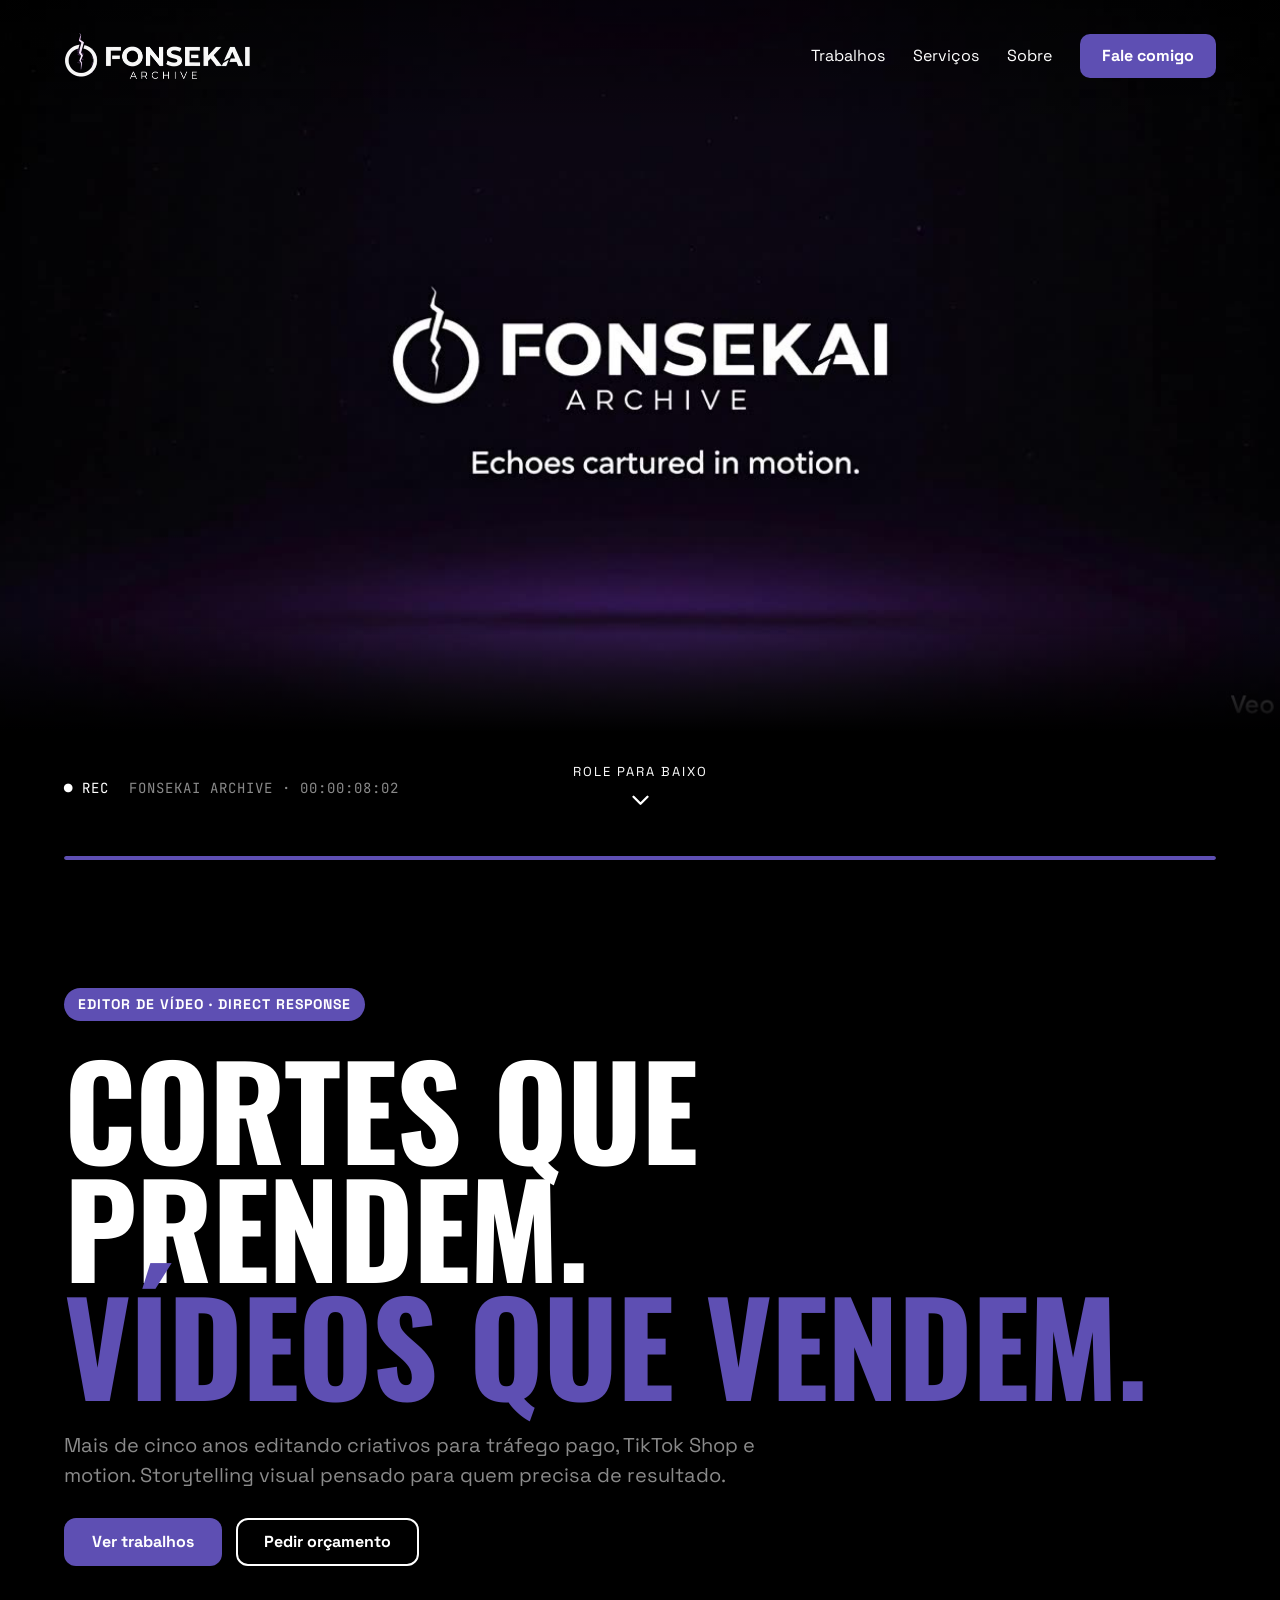
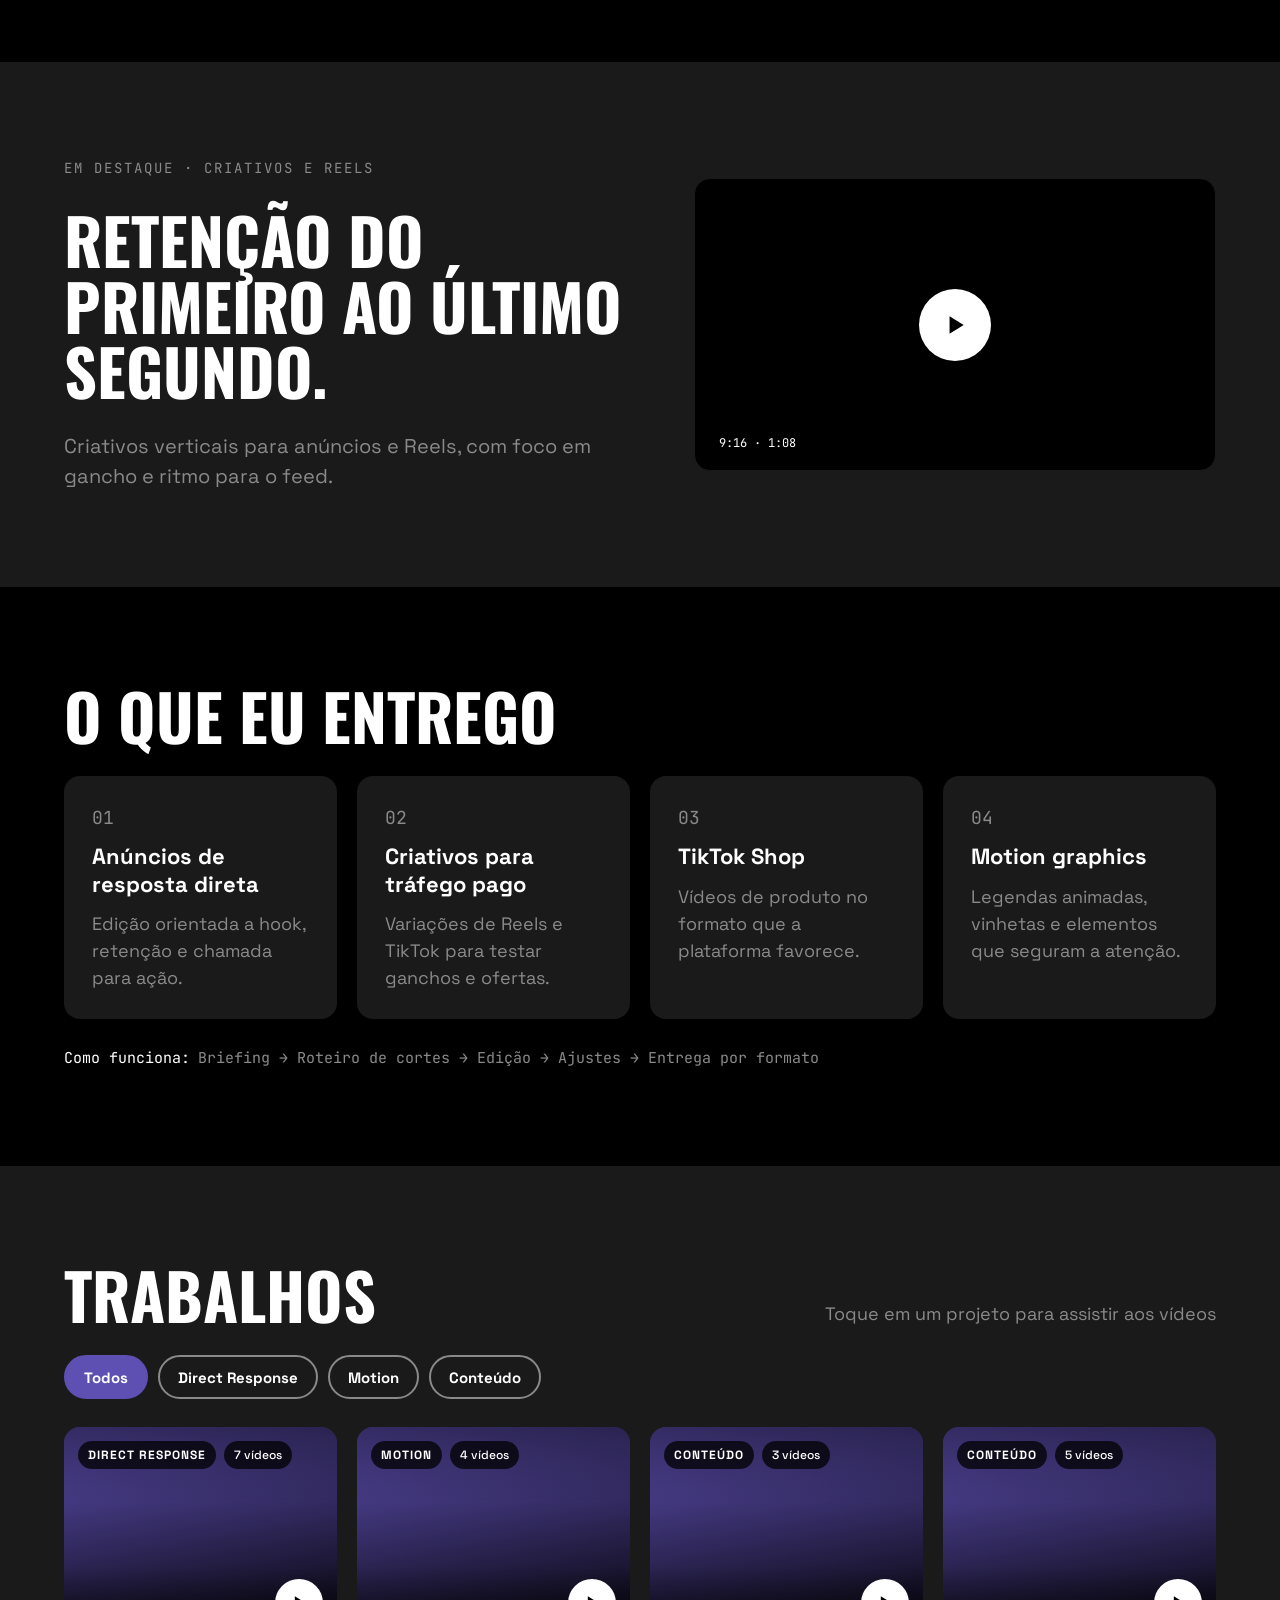
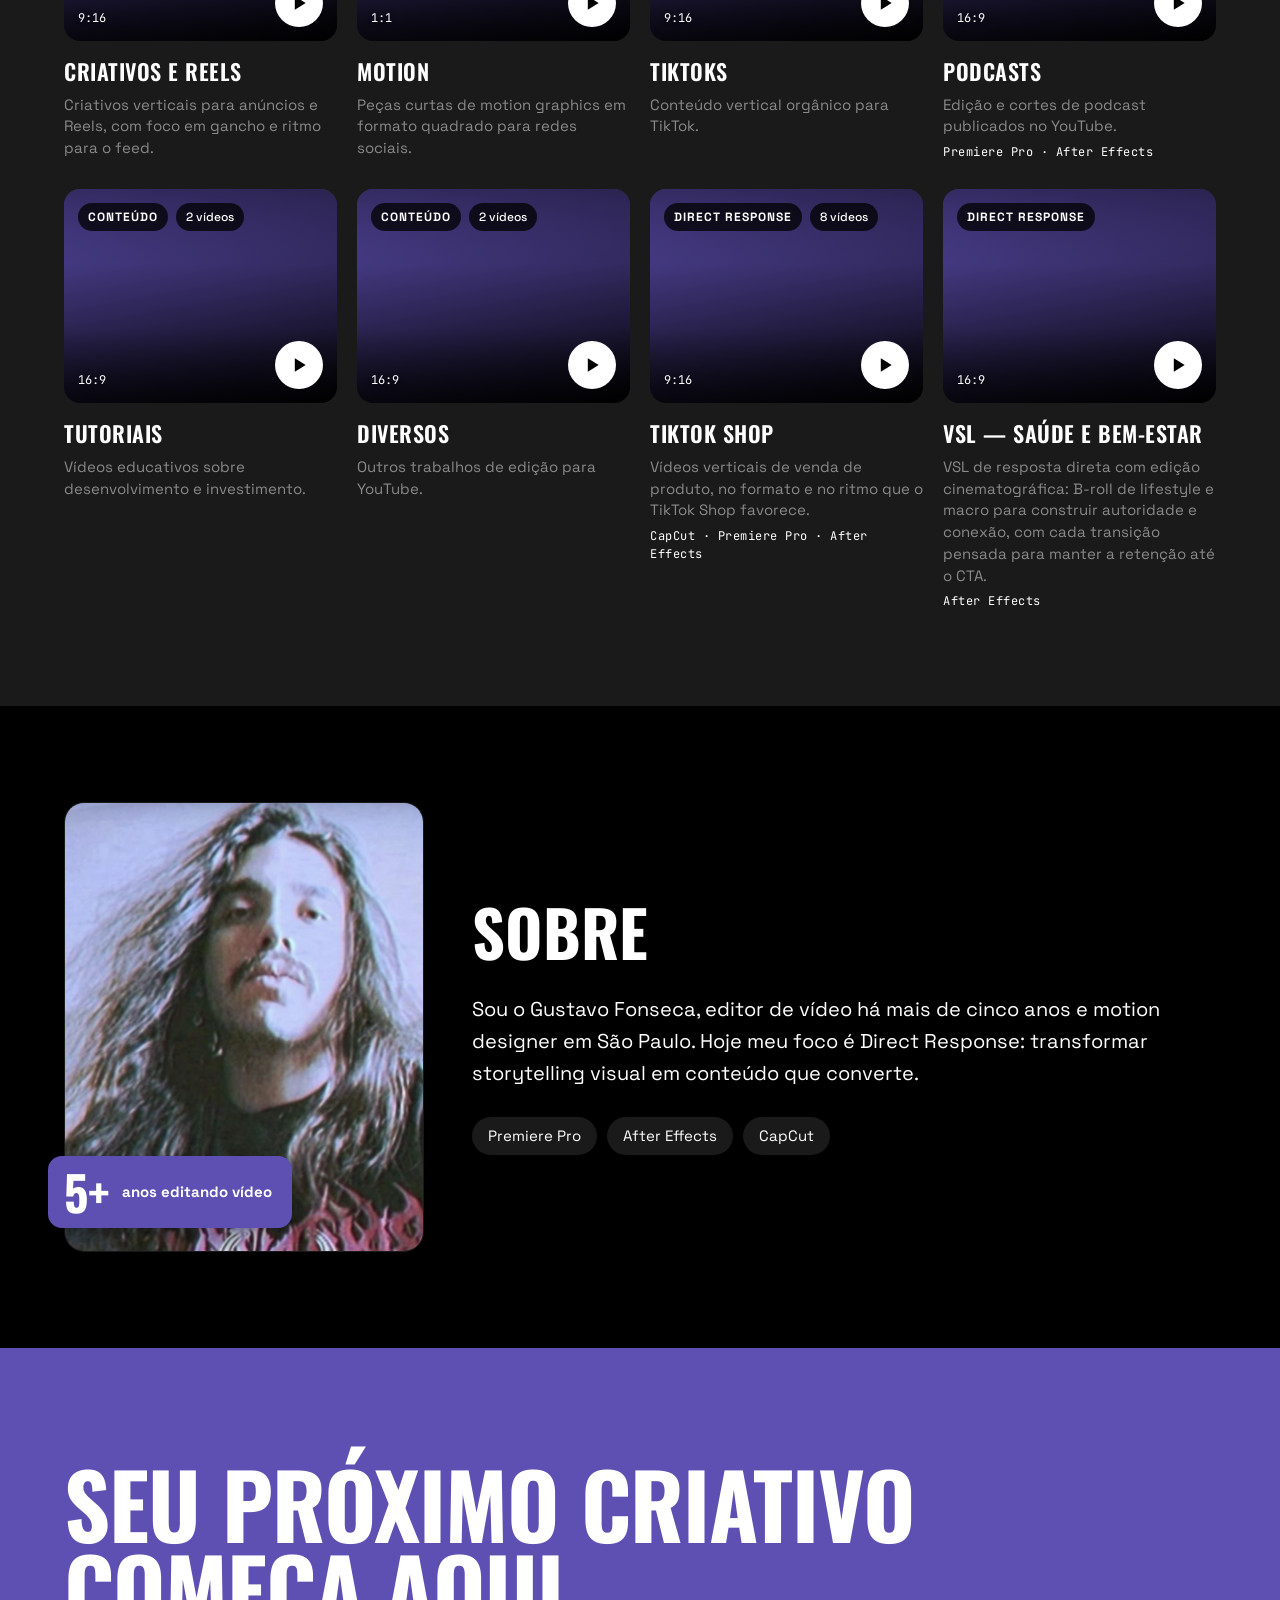
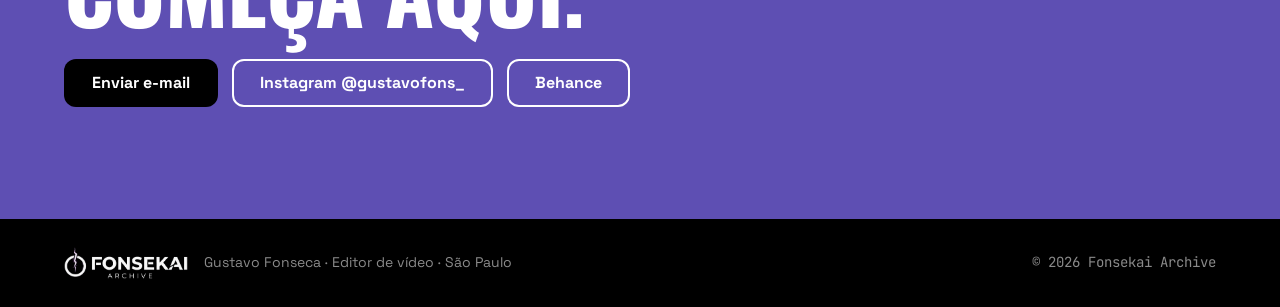
==== commit 483b3fea: "Tira "VSLs" da frase de abertura e da descrição do site Co-Authored-By: Claude Opus 5.5 <noreply@ant" ====
--- a/index.html
+++ b/index.html
@@ -4,7 +4,7 @@
   <meta charset="utf-8">
   <meta name="viewport" content="width=device-width, initial-scale=1">
   <title>Gustavo Fonseca — Editor de vídeo · Direct Response | Fonsekai Archive</title>
-  <meta name="description" content="Gustavo Fonseca, editor de vídeo e motion designer em São Paulo. VSLs, criativos para tráfego pago, TikTok Shop e motion com foco em Direct Response.">
+  <meta name="description" content="Gustavo Fonseca, editor de vídeo e motion designer em São Paulo. Criativos para tráfego pago, TikTok Shop e motion com foco em Direct Response.">
   <meta name="theme-color" content="#000000">
 
   <meta property="og:type" content="website">
@@ -68,7 +68,7 @@
       <div class="wrap stack">
         <span class="chip">EDITOR DE VÍDEO · DIRECT RESPONSE</span>
         <h1 class="display">Cortes que<br>prendem.<br><span class="accent">Vídeos que vendem.</span></h1>
-        <p class="lead">Mais de cinco anos editando VSLs, criativos para tráfego pago, TikTok Shop e motion. Storytelling visual pensado para quem precisa de resultado.</p>
+        <p class="lead">Mais de cinco anos editando criativos para tráfego pago, TikTok Shop e motion. Storytelling visual pensado para quem precisa de resultado.</p>
         <div class="actions">
           <a class="btn btn--accent" href="#trabalhos">Ver trabalhos</a>
           <a class="btn btn--outline" href="#contato">Pedir orçamento</a>
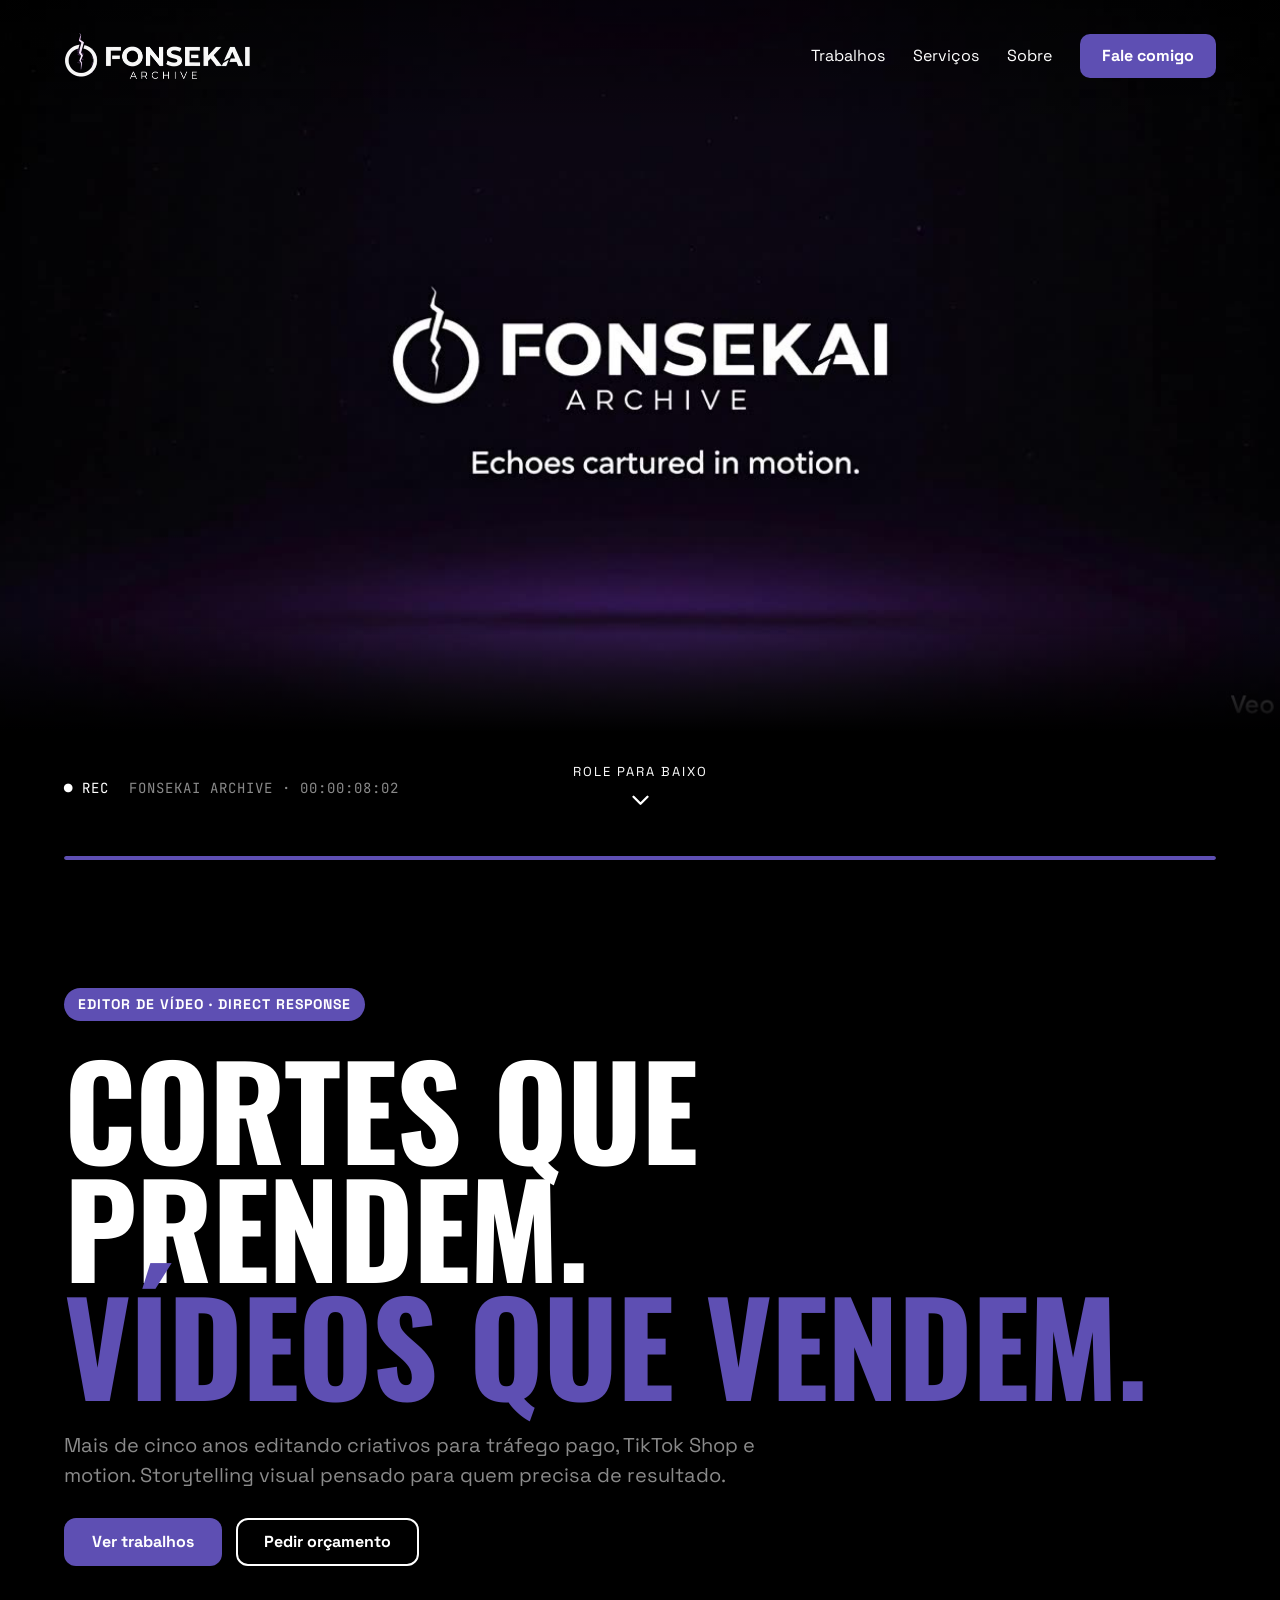
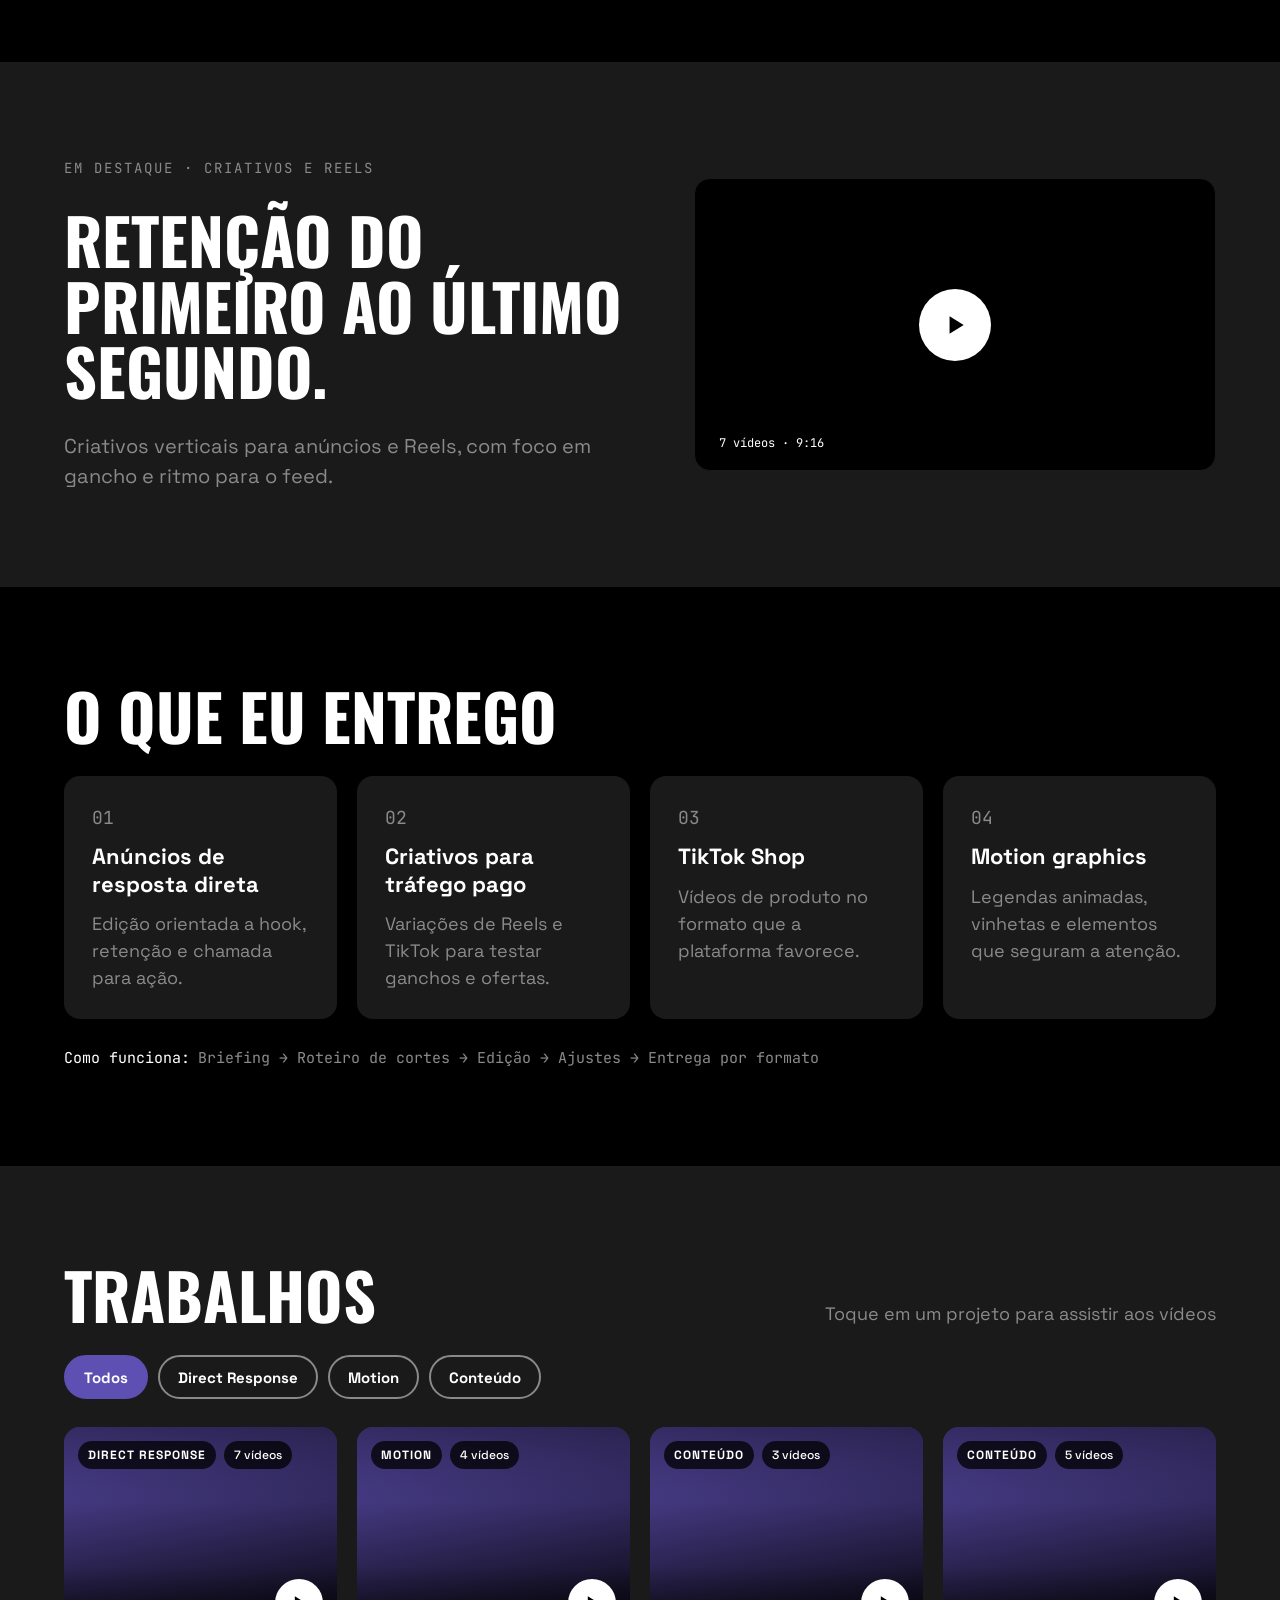
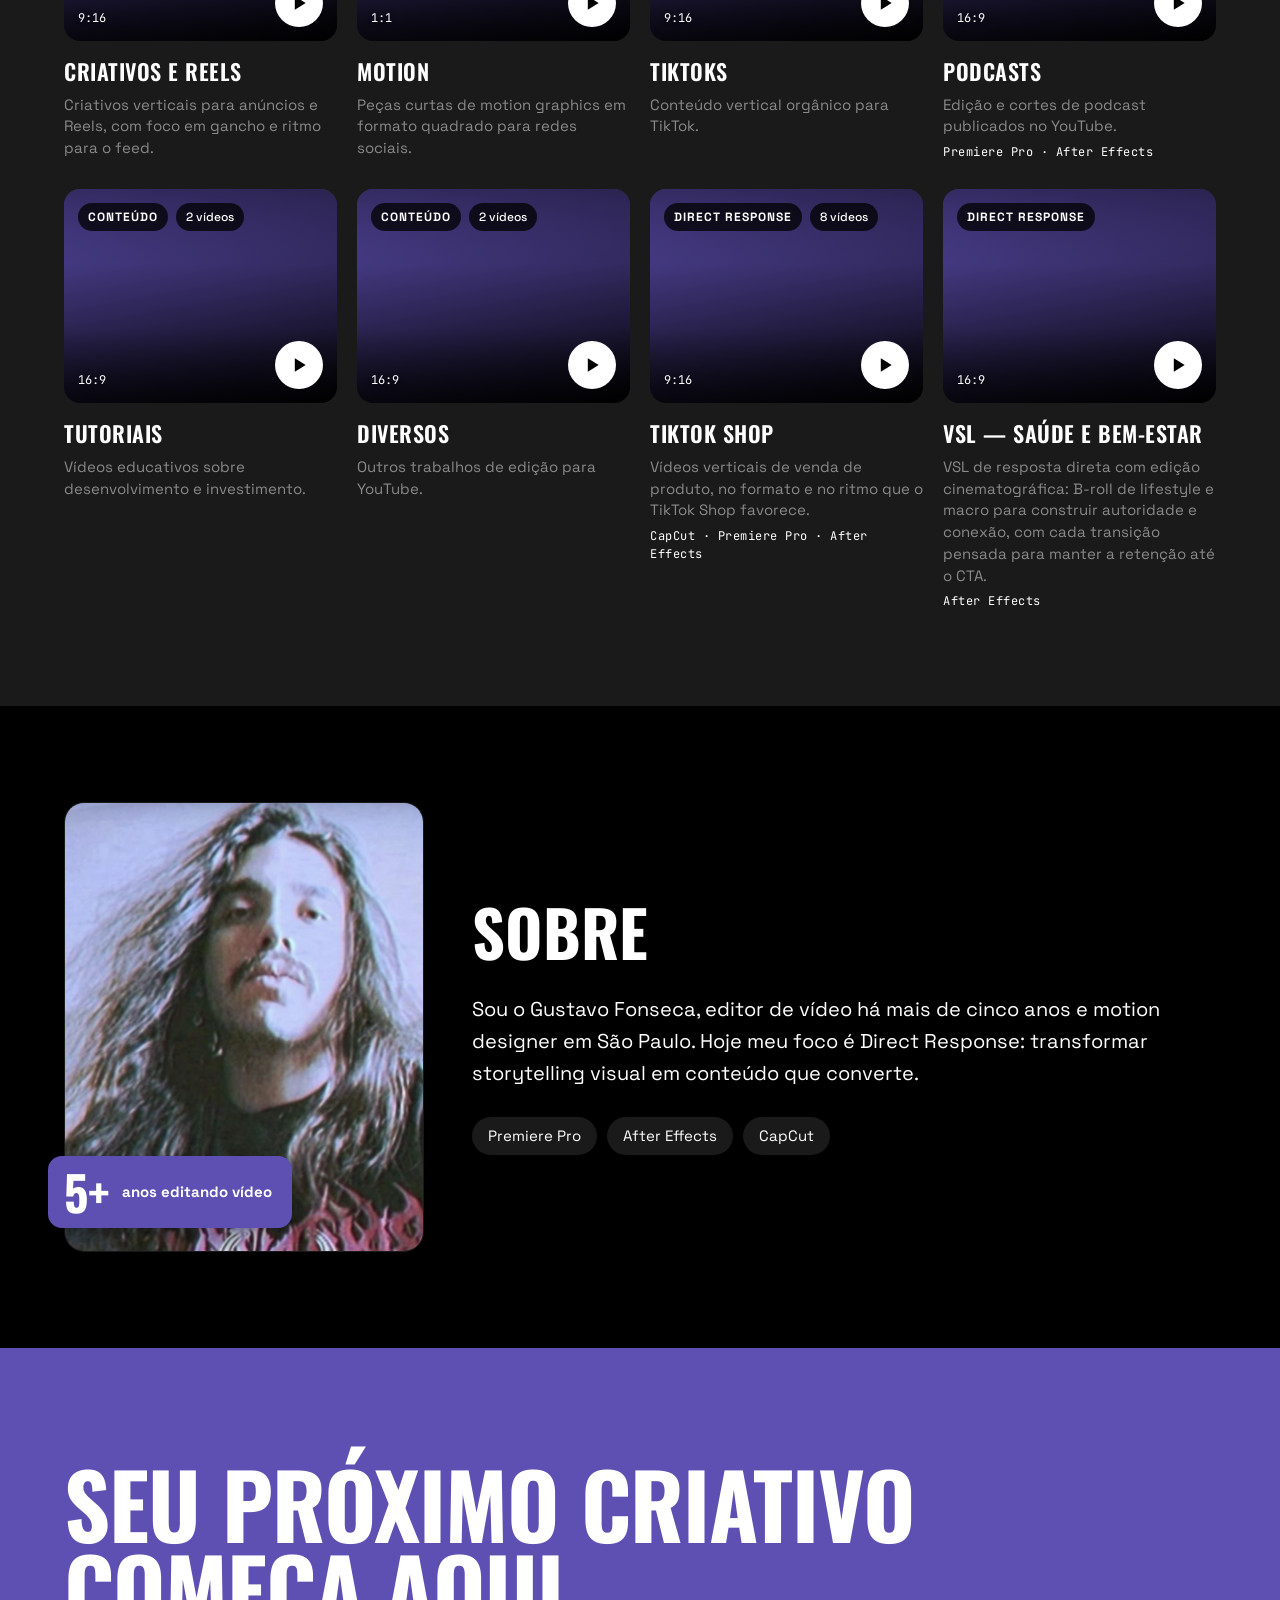
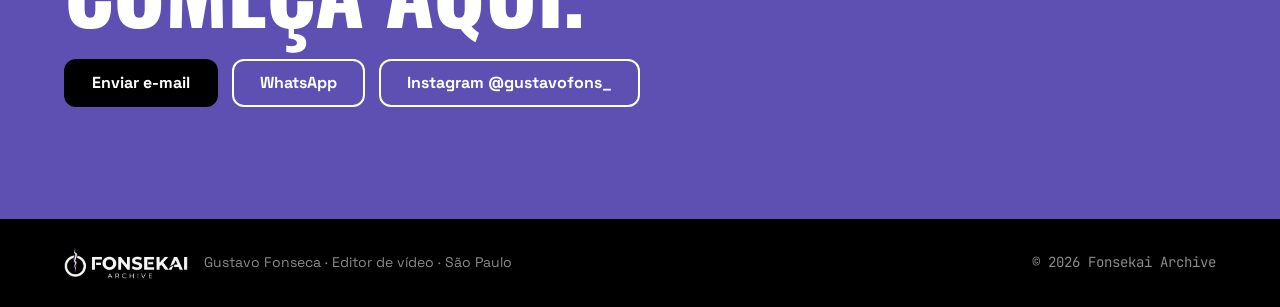
==== commit 846e50df: "Remove o botão do Behance da seção de contato Co-Authored-By: Claude Opus 5.5 <noreply@anthropic.com" ====
--- a/index.html
+++ b/index.html
@@ -76,25 +76,19 @@
       </div>
     </section>
 
-    <!-- EM DESTAQUE — é sempre o primeiro vídeo do primeiro projeto de data/projetos.json.
-         O conteúdo abaixo é só o que aparece antes do JavaScript carregar. -->
+    <!-- EM DESTAQUE — preenchido pelo JavaScript com o primeiro vídeo do primeiro projeto
+         de data/projetos.json (veja aplicarDestaque em assets/js/main.js). -->
     <section class="section section--graphite" id="destaque">
       <div class="wrap split">
         <div class="stack split__main">
-          <p class="eyebrow" id="destaque-eyebrow">EM DESTAQUE · VSL — SAÚDE E BEM-ESTAR</p>
+          <p class="eyebrow" id="destaque-eyebrow">EM DESTAQUE</p>
           <h2 class="title">Retenção do primeiro ao último segundo.</h2>
-          <ol class="beats" id="destaque-pontos">
-            <li><span class="mono muted">01</span><span><b>Conexão</b> — B-roll de lifestyle que aproxima o público da história</span></li>
-            <li><span class="mono muted">02</span><span><b>Autoridade</b> — cinematografia macro que dá peso científico ao produto</span></li>
-            <li><span class="mono muted">03</span><span><b>Retenção</b> — cada transição pensada para segurar a atenção</span></li>
-            <li><span class="mono muted">04</span><span><b>Ação</b> — a narrativa conduz a uma chamada clara</span></li>
-          </ol>
+          <ol class="beats" id="destaque-pontos" hidden></ol>
           <p class="lead" id="destaque-desc" hidden></p>
         </div>
-        <button class="screen" type="button" id="destaque-btn" aria-label="Assistir VSL — Saúde e bem-estar">
-          <img class="screen__img" id="destaque-capa" src="https://mir-s3-cdn-cf.behance.net/projects/original_webp/e1bec3244854199.Y3JvcCwxMzgwLDEwODAsMjcwLDA.jpg" alt="" loading="lazy" referrerpolicy="no-referrer" onerror="this.remove()">
+        <button class="screen" type="button" id="destaque-btn" aria-label="Assistir o vídeo em destaque">
           <span class="play play--lg" aria-hidden="true"><svg width="26" height="26" viewBox="0 0 24 24"><path d="M7 4l13 8-13 8z" fill="#000"/></svg></span>
-          <span class="screen__meta mono" id="destaque-meta">16:9 · 2:26</span>
+          <span class="screen__meta mono" id="destaque-meta"></span>
         </button>
       </div>
     </section>
@@ -151,7 +145,6 @@
           <a class="btn btn--dark" href="mailto:gustavov.fonseca02@gmail.com">Enviar e-mail</a>
           <a class="btn btn--outline" id="whatsapp" href="#" target="_blank" rel="noopener" hidden>WhatsApp</a>
           <a class="btn btn--outline" href="https://instagram.com/gustavofons_" target="_blank" rel="noopener">Instagram @gustavofons_</a>
-          <a class="btn btn--outline" href="https://www.behance.net/gustavofonseca37" target="_blank" rel="noopener">Behance</a>
         </div>
       </div>
     </section>
--- a/assets/css/style.css
+++ b/assets/css/style.css
@@ -236,6 +236,7 @@
 .screen__img { position: absolute; inset: 0; width: 100%; height: 100%; object-fit: cover; opacity: .85; transition: transform .4s ease, opacity .2s; }
 .screen:hover .screen__img { transform: scale(1.03); opacity: 1; }
 .screen .play { position: relative; }
+.screen__meta:empty { display: none; }
 .screen__meta {
   position: absolute; left: 14px; bottom: 14px; font-size: 12px; color: var(--branco);
   background: rgba(0,0,0,.75); padding: 5px 10px; border-radius: 999px;
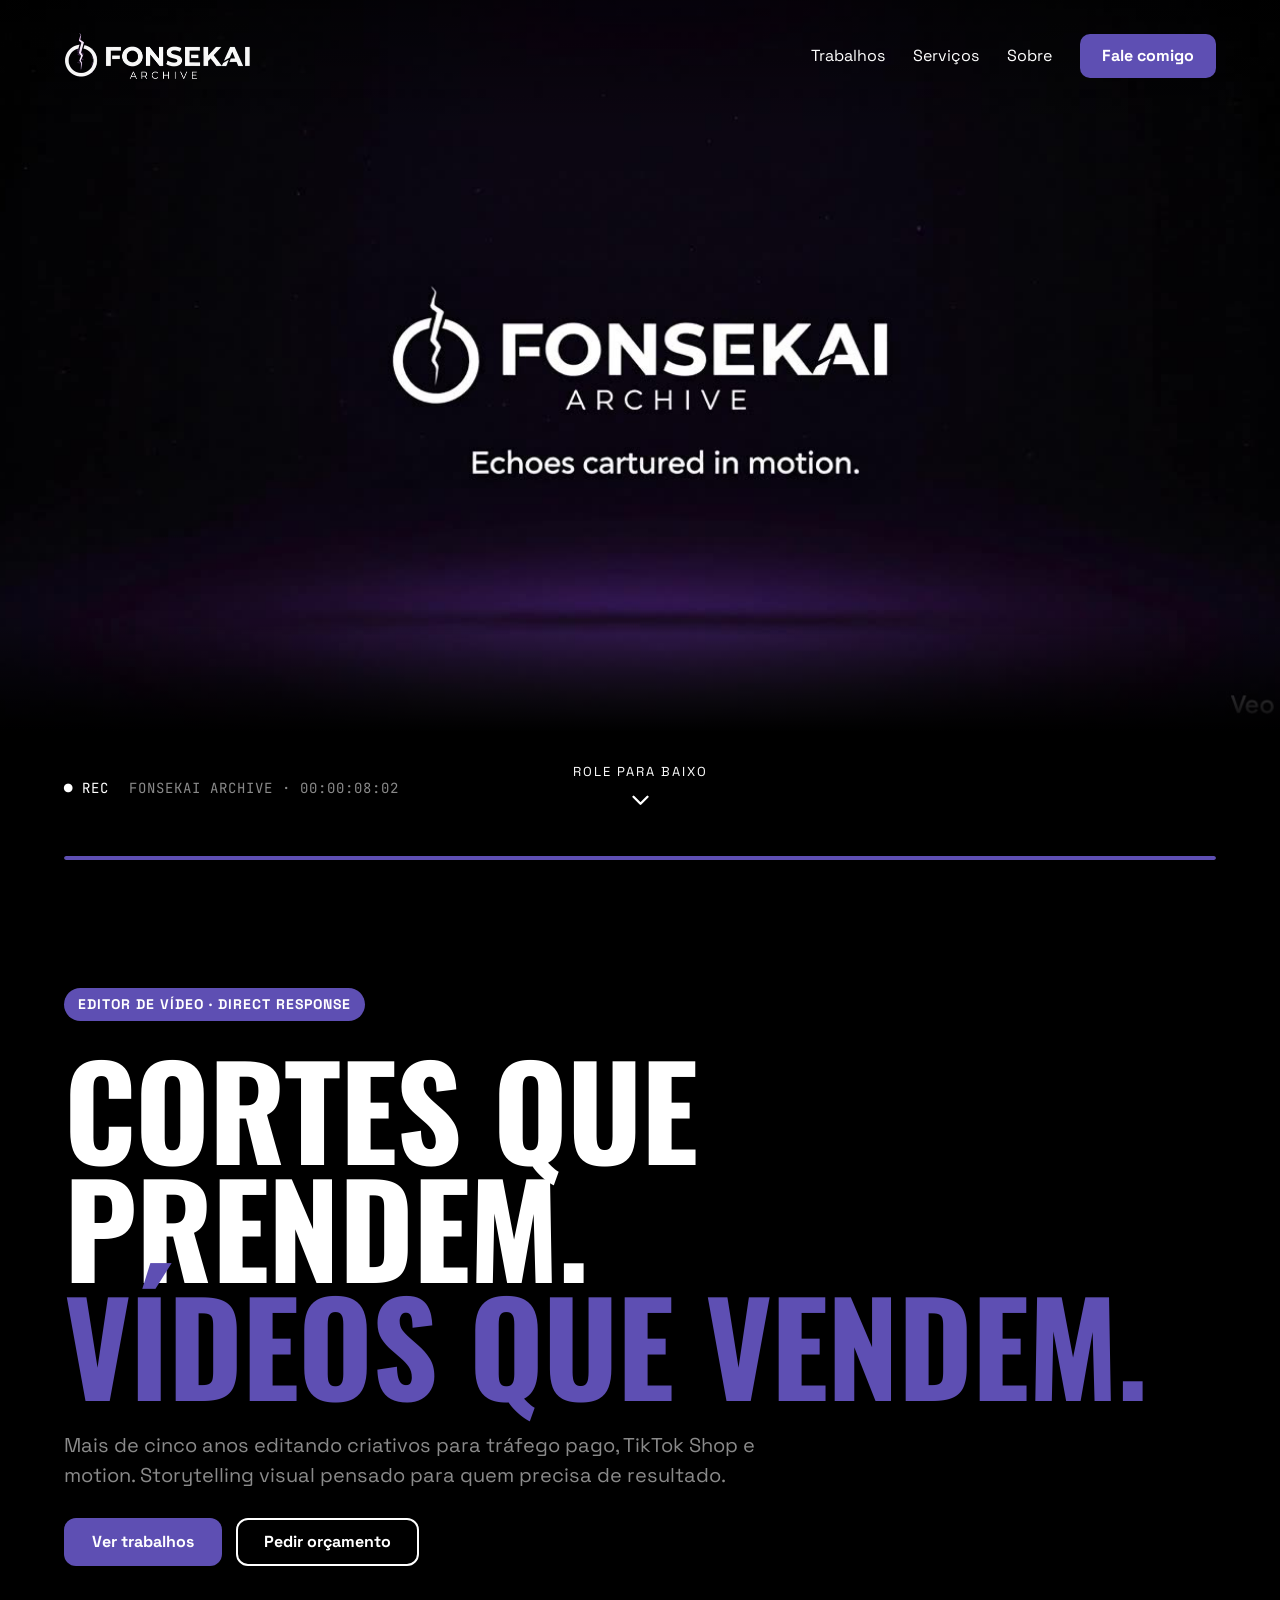
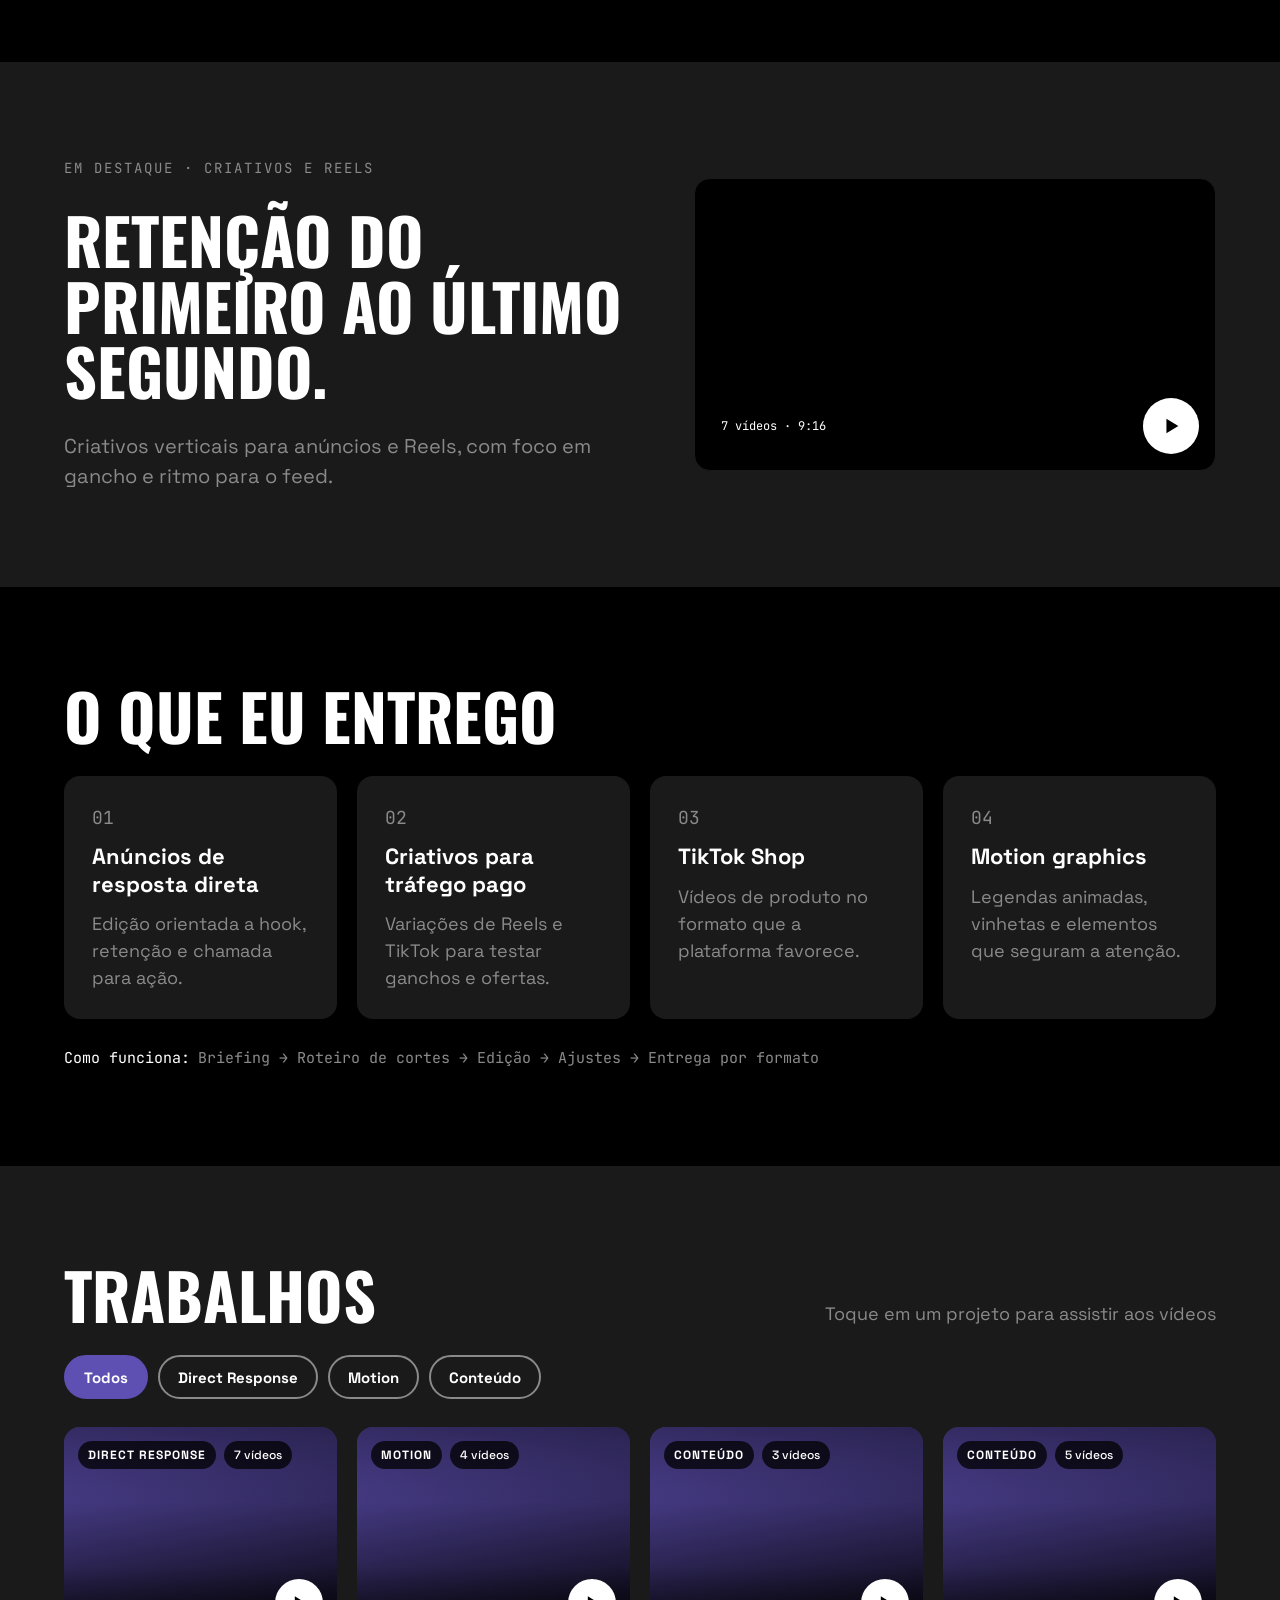
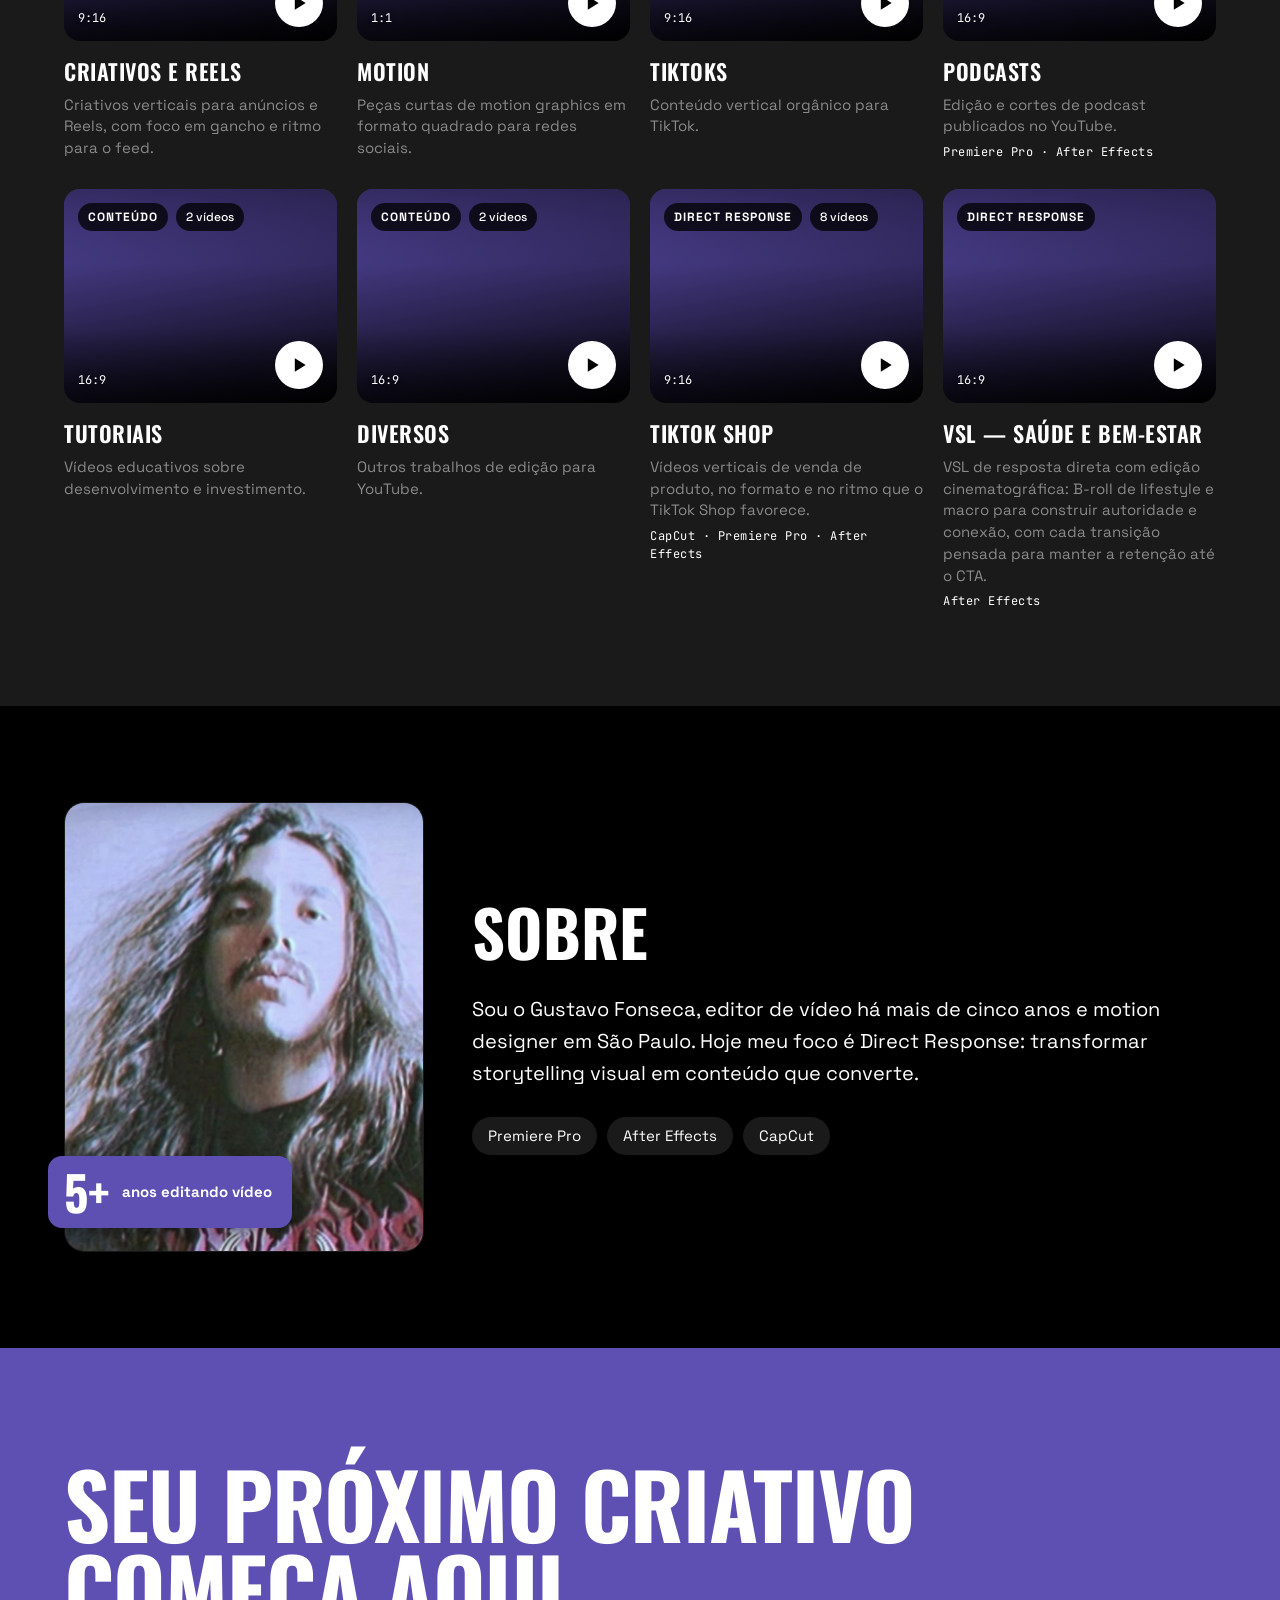
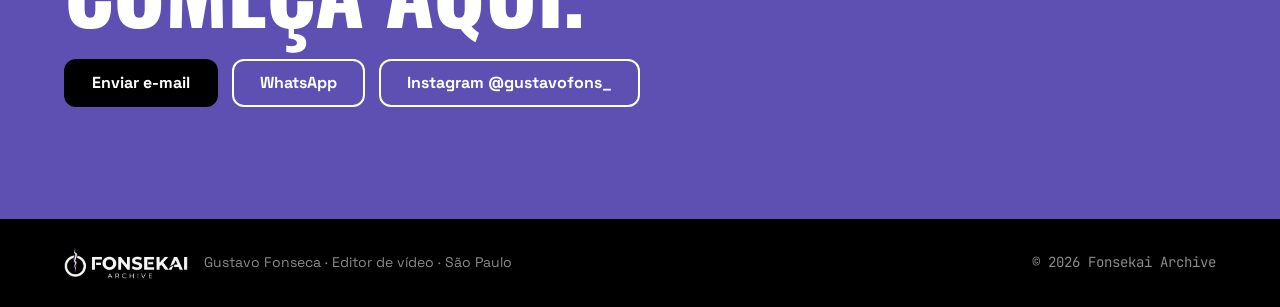
==== commit 91e2cdbb: "Botão de play do destaque no canto inferior, igual aos cards de Trabalhos Co-Authored-By: Claude Opu" ====
--- a/index.html
+++ b/index.html
@@ -87,7 +87,7 @@
           <p class="lead" id="destaque-desc" hidden></p>
         </div>
         <button class="screen" type="button" id="destaque-btn" aria-label="Assistir o vídeo em destaque">
-          <span class="play play--lg" aria-hidden="true"><svg width="26" height="26" viewBox="0 0 24 24"><path d="M7 4l13 8-13 8z" fill="#000"/></svg></span>
+          <span class="play" aria-hidden="true"><svg width="22" height="22" viewBox="0 0 24 24"><path d="M7 4l13 8-13 8z" fill="#000"/></svg></span>
           <span class="screen__meta mono" id="destaque-meta"></span>
         </button>
       </div>
--- a/assets/css/style.css
+++ b/assets/css/style.css
@@ -235,10 +235,11 @@
 }
 .screen__img { position: absolute; inset: 0; width: 100%; height: 100%; object-fit: cover; opacity: .85; transition: transform .4s ease, opacity .2s; }
 .screen:hover .screen__img { transform: scale(1.03); opacity: 1; }
-.screen .play { position: relative; }
+.screen > .play { position: absolute; right: 16px; bottom: 16px; width: 56px; height: 56px; }
+.screen:hover > .play { transform: scale(1.08); }
 .screen__meta:empty { display: none; }
 .screen__meta {
-  position: absolute; left: 14px; bottom: 14px; font-size: 12px; color: var(--branco);
+  position: absolute; left: 16px; bottom: 31px; font-size: 12px; color: var(--branco);
   background: rgba(0,0,0,.75); padding: 5px 10px; border-radius: 999px;
 }
 
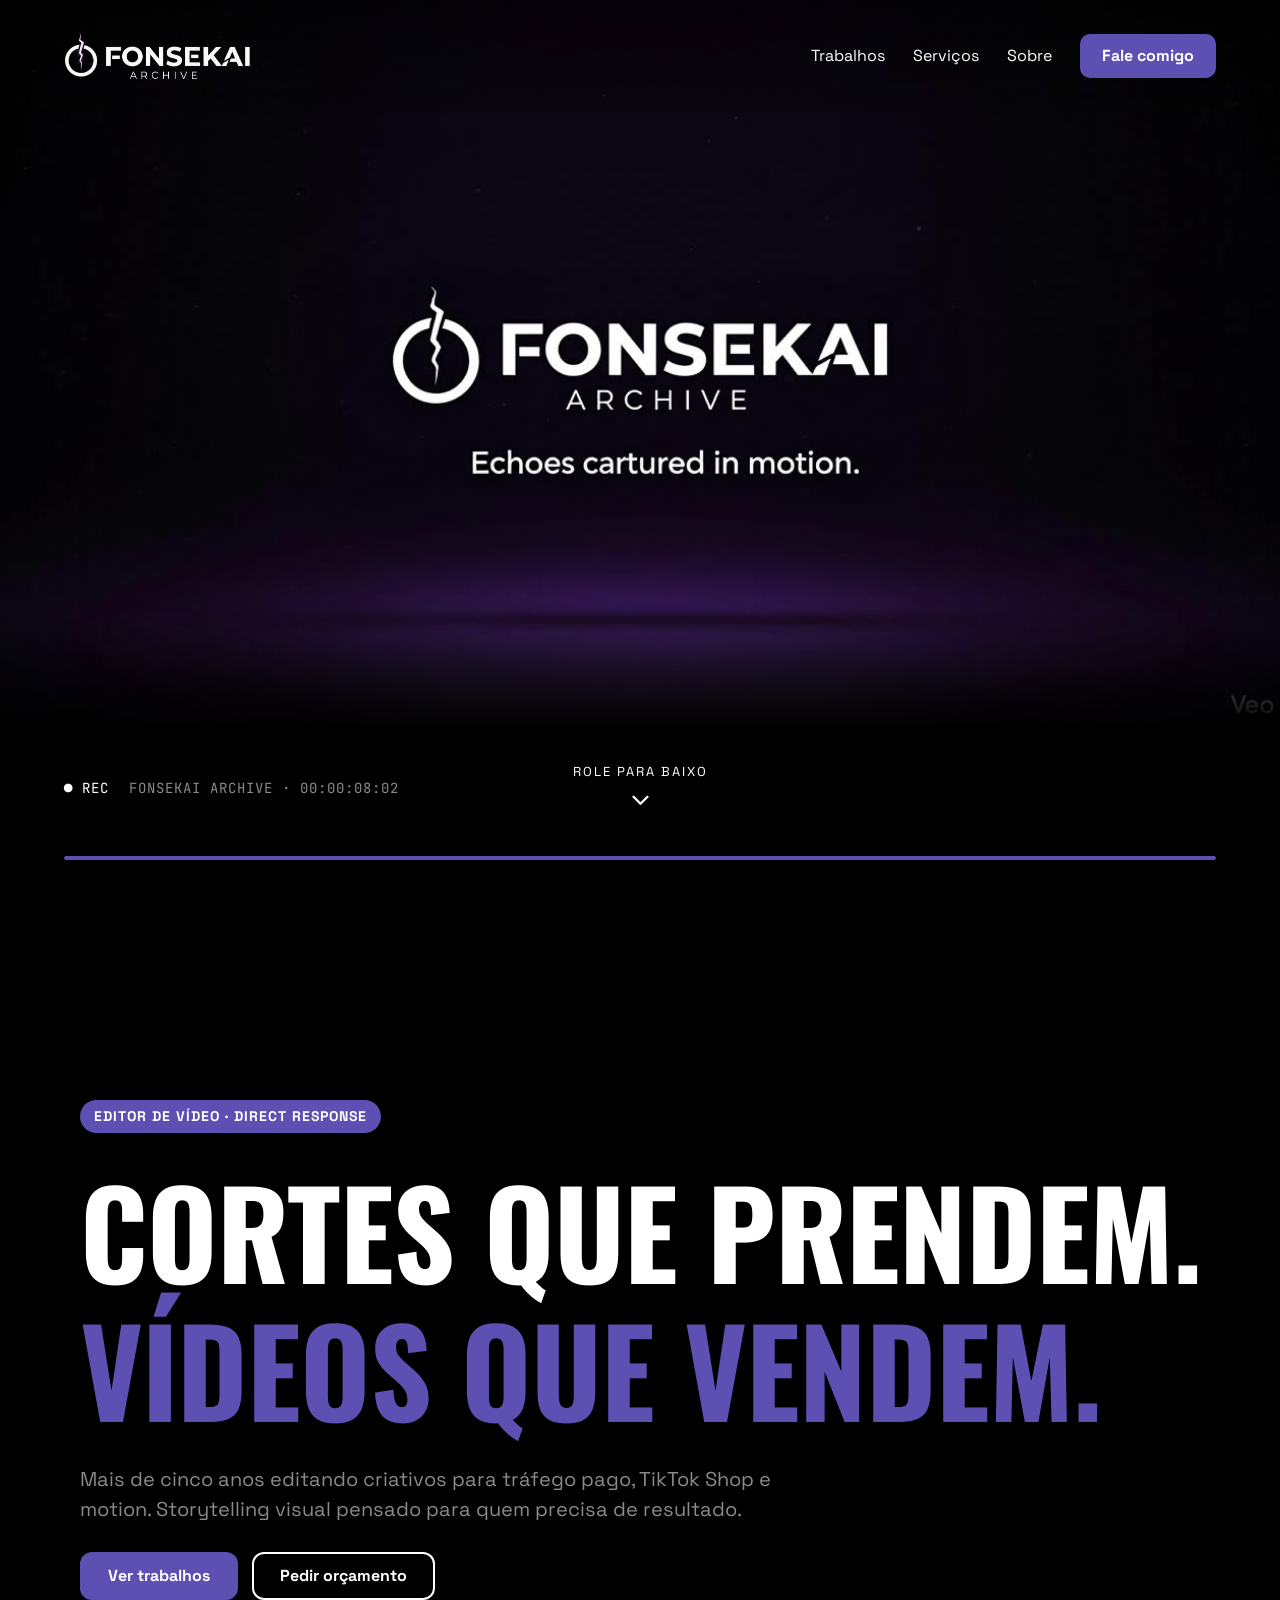
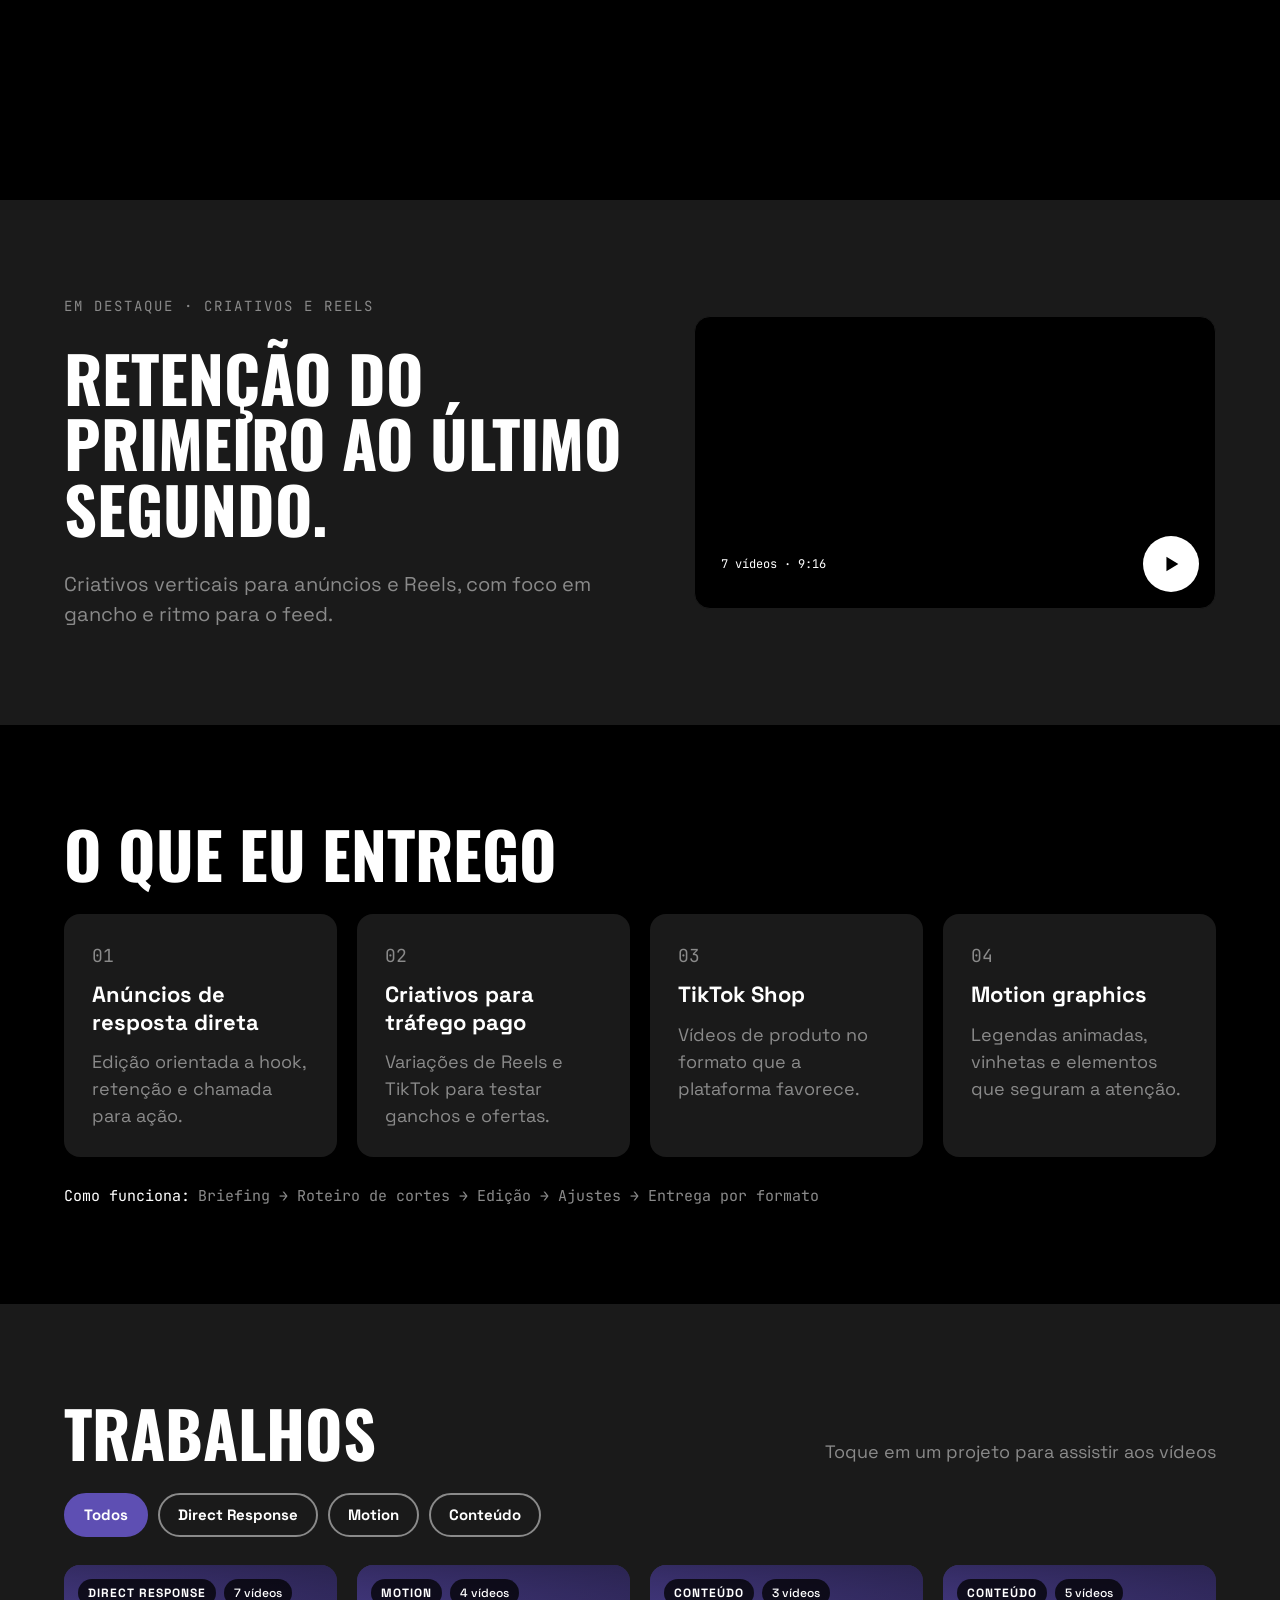
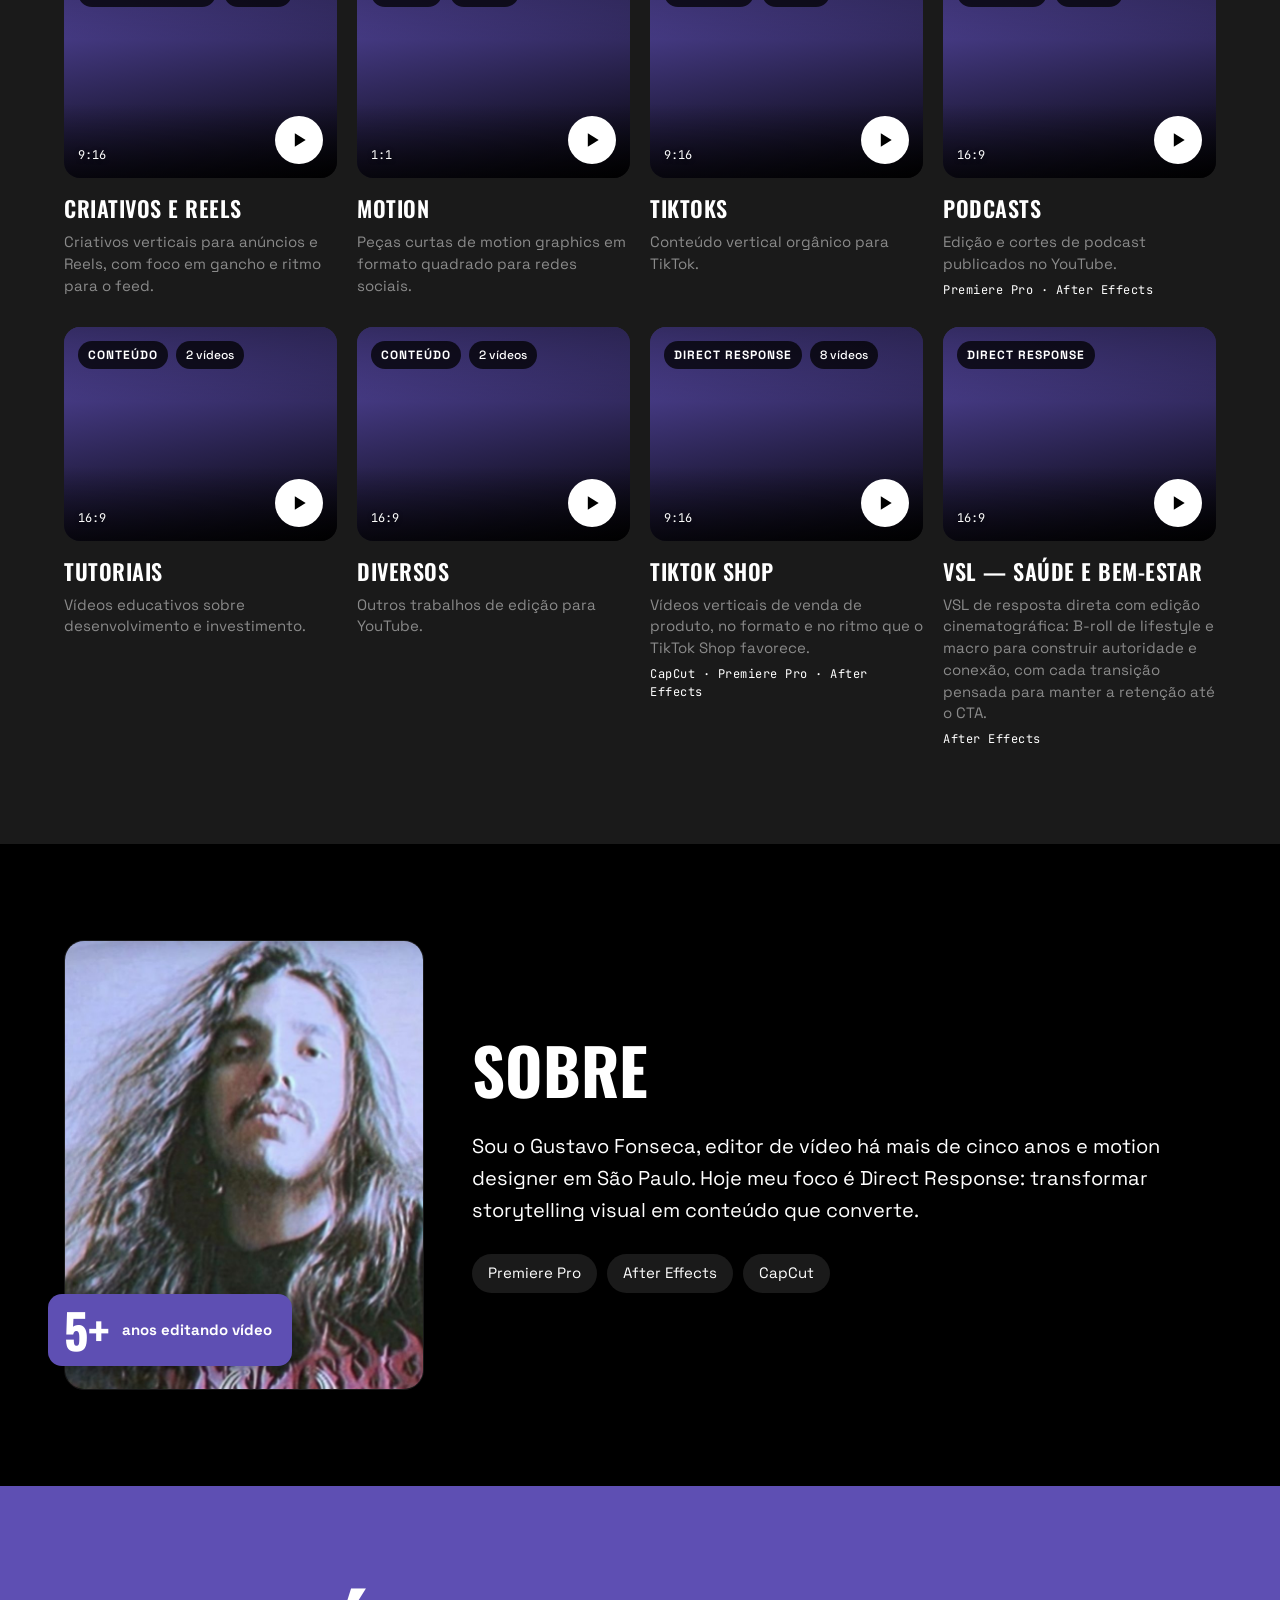
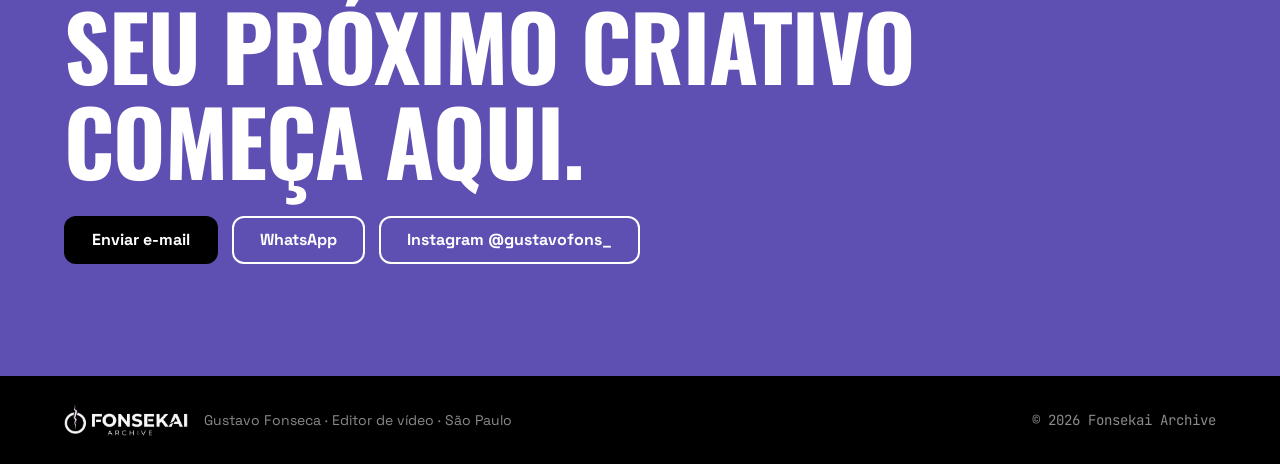
==== commit 26dcd2ec: "Título com uma frase por linha: CORTES QUE PRENDEM. / VÍDEOS QUE VENDEM. Co-Authored-By: Claude Opus" ====
--- a/index.html
+++ b/index.html
@@ -67,7 +67,7 @@
     <section class="section section--black" id="inicio" tabindex="-1">
       <div class="wrap stack">
         <span class="chip">EDITOR DE VÍDEO · DIRECT RESPONSE</span>
-        <h1 class="display">Cortes que<br>prendem.<br><span class="accent">Vídeos que vendem.</span></h1>
+        <h1 class="display">Cortes que prendem.<br><span class="accent">Vídeos que vendem.</span></h1>
         <p class="lead">Mais de cinco anos editando criativos para tráfego pago, TikTok Shop e motion. Storytelling visual pensado para quem precisa de resultado.</p>
         <div class="actions">
           <a class="btn btn--accent" href="#trabalhos">Ver trabalhos</a>
--- a/assets/css/style.css
+++ b/assets/css/style.css
@@ -144,6 +144,20 @@
 .section--graphite { background: var(--grafite); }
 .section--accent { background: var(--violeta); padding-top: 112px; padding-bottom: 112px; }
 #inicio { padding-top: 88px; }
+/* No computador, a frase principal ocupa exatamente uma tela: o "Role para baixo" a enquadra inteira.
+   O título tem uma frase por linha; o tamanho acompanha a largura (a linha mais longa,
+   "CORTES QUE PRENDEM.", mede ~9,3x o tamanho da fonte) e a altura da janela, até 127px. */
+@media (min-width: 761px) {
+  #inicio {
+    min-height: 100vh; min-height: 100svh;
+    display: flex; flex-direction: column; justify-content: center;
+    padding-top: 64px; padding-bottom: 64px;
+  }
+  #inicio .display { font-size: clamp(48px, min(9.4vw, 127px, calc((100vh - 380px) / 2.28)), 127px); }
+  @supports (height: 100svh) {
+    #inicio .display { font-size: clamp(48px, min(9.4vw, 127px, calc((100svh - 380px) / 2.28)), 127px); }
+  }
+}
 
 .wrap { max-width: 1200px; margin: 0 auto; }
 .stack { display: flex; flex-direction: column; gap: 28px; }
@@ -156,9 +170,9 @@
 
 .display {
   font-family: var(--font-display); font-weight: 700; text-transform: uppercase;
-  font-size: clamp(56px, 10vw, 156px); line-height: .92; letter-spacing: -1px;
-}
-.display--md { font-size: clamp(44px, 7vw, 112px); line-height: .95; }
+  font-size: clamp(56px, 10vw, 156px); line-height: 1.14; letter-spacing: -1px;
+}
+.display--md { font-size: clamp(44px, 7vw, 112px); line-height: 1.06; }
 .title {
   font-family: var(--font-display); font-weight: 700; text-transform: uppercase;
   font-size: clamp(38px, 5vw, 64px); line-height: 1.02;
